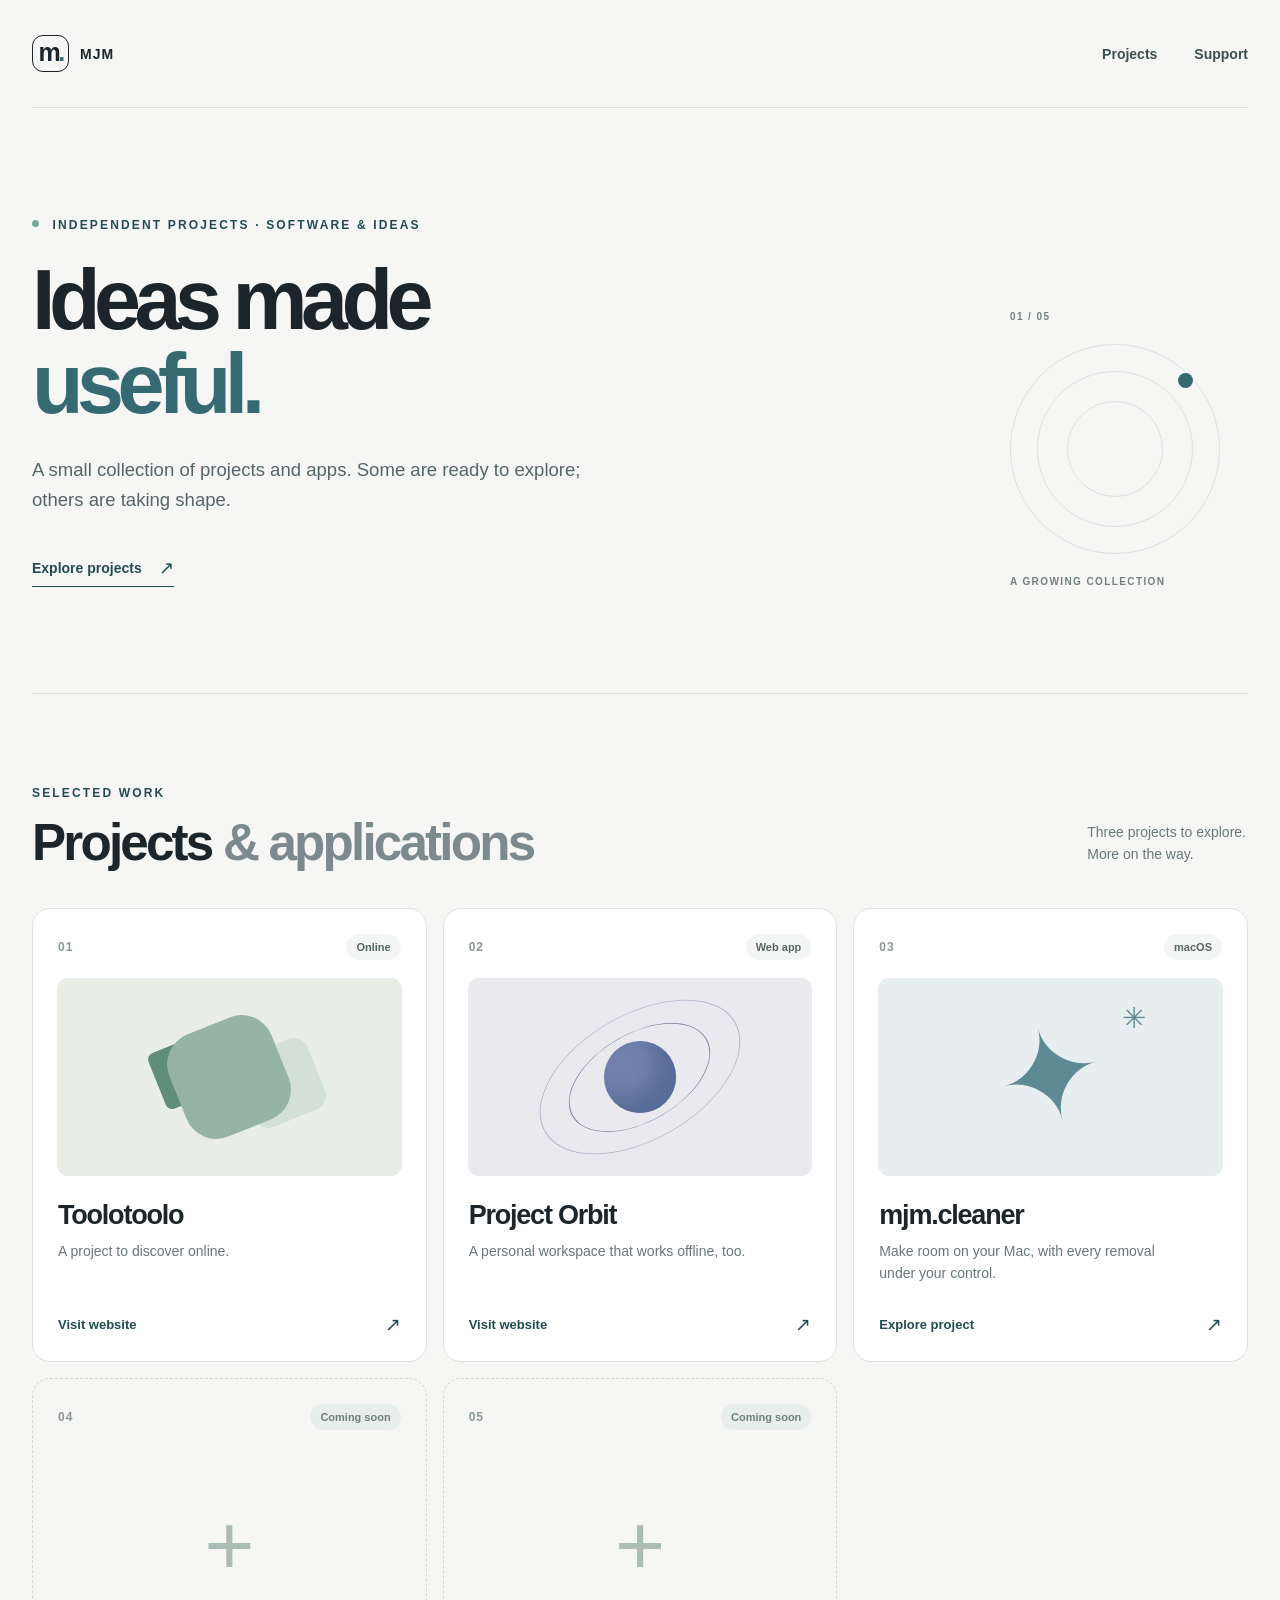
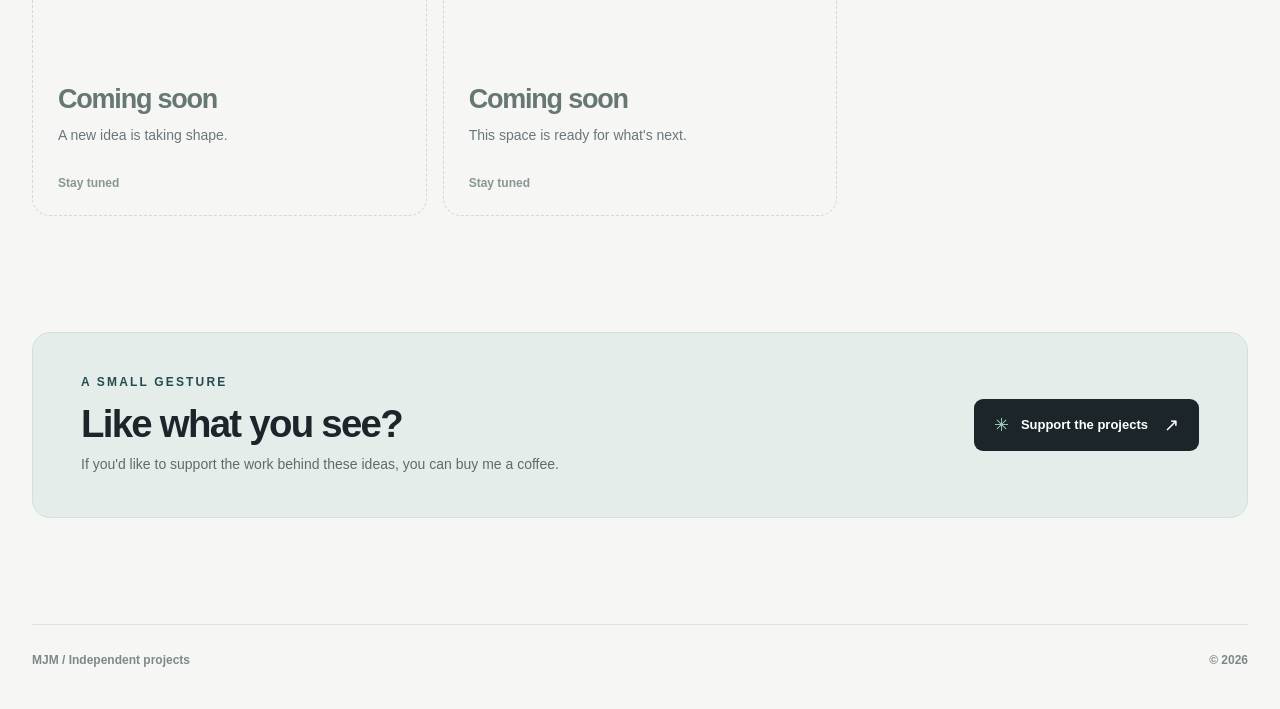
==== index.html @ 5a219ca9 "feat: switch showcase to English and document Pages release" ====
<!doctype html>
<html lang="en">
  <head>
    <meta charset="utf-8">
    <meta name="viewport" content="width=device-width, initial-scale=1">
    <meta name="theme-color" content="#f6f7f5">
    <meta name="description" content="A showcase of MJM projects and applications: Toolotoolo, Project Orbit, mjm.cleaner, and more ideas on the way.">
    <title>Projects and applications — MJM</title>
    <link rel="stylesheet" href="assets/site.css">
  </head>
  <body>
    <div class="page-shell">
      <header class="site-header">
        <a class="brand" href="index.html" aria-label="MJM, back to the top">
          <span class="brand-mark" aria-hidden="true">m<span>.</span></span>
          <span class="brand-name">MJM</span>
        </a>
        <nav class="site-nav" aria-label="Main navigation">
          <a href="#projects">Projects</a>
          <a href="#support">Support</a>
        </nav>
      </header>

      <main>
        <section class="hero" aria-labelledby="hero-title">
          <div class="hero-copy">
            <p class="eyebrow"><span class="status-dot" aria-hidden="true"></span> Independent projects · Software &amp; ideas</p>
            <h1 id="hero-title">Ideas made<br><em>useful.</em></h1>
            <p class="hero-description">A small collection of projects and apps. Some are ready to explore; others are taking shape.</p>
            <a class="text-link hero-link" href="#projects">Explore projects <span aria-hidden="true">↗</span></a>
          </div>
          <div class="hero-aside" aria-hidden="true">
            <span>01 / 05</span>
            <span class="hero-orbit"><span></span></span>
            <span>A GROWING COLLECTION</span>
          </div>
        </section>

        <section class="projects-section" id="projects" aria-labelledby="projects-title">
          <div class="section-heading">
            <div>
              <p class="eyebrow">Selected work</p>
              <h2 id="projects-title">Projects <span>&amp; applications</span></h2>
            </div>
            <p>Three projects to explore.<br>More on the way.</p>
          </div>

          <div class="project-grid">
            <article class="project-card project-card--toolotoolo">
              <div class="card-top"><span class="card-index">01</span><span class="card-category">Online</span></div>
              <div class="card-art card-art--toolotoolo" aria-hidden="true"><span class="toolotoolo-shape"></span></div>
              <div class="card-content">
                <h3>Toolotoolo</h3>
                <p>A project to discover online.</p>
                <a class="card-link" href="https://toolotoolo.com/" target="_blank" rel="noopener noreferrer" aria-label="Visit Toolotoolo, opens in a new tab">Visit website <span aria-hidden="true">↗</span></a>
              </div>
            </article>

            <article class="project-card project-card--orbit">
              <div class="card-top"><span class="card-index">02</span><span class="card-category">Web app</span></div>
              <div class="card-art card-art--orbit" aria-hidden="true"><span class="orbit-ring orbit-ring--outer"></span><span class="orbit-ring orbit-ring--inner"></span><span class="orbit-core"></span></div>
              <div class="card-content">
                <h3>Project Orbit</h3>
                <p>A personal workspace that works offline, too.</p>
                <a class="card-link" href="https://project-orb.it/" target="_blank" rel="noopener noreferrer" aria-label="Visit Project Orbit, opens in a new tab">Visit website <span aria-hidden="true">↗</span></a>
              </div>
            </article>

            <article class="project-card project-card--cleaner">
              <div class="card-top"><span class="card-index">03</span><span class="card-category">macOS</span></div>
              <div class="card-art card-art--cleaner" aria-hidden="true"><span class="cleaner-spark cleaner-spark--one">✦</span><span class="cleaner-spark cleaner-spark--two">✳</span></div>
              <div class="card-content">
                <h3>mjm.cleaner</h3>
                <p>Make room on your Mac, with every removal under your control.</p>
                <a class="card-link" href="projects/mjm-cleaner.html">Explore project <span aria-hidden="true">↗</span></a>
              </div>
            </article>

            <article class="project-card project-card--soon" aria-label="New project coming soon">
              <div class="card-top"><span class="card-index">04</span><span class="card-category">Coming soon</span></div>
              <div class="soon-mark" aria-hidden="true">+</div>
              <div class="card-content"><h3>Coming soon</h3><p>A new idea is taking shape.</p><span class="soon-label">Stay tuned</span></div>
            </article>

            <article class="project-card project-card--soon" aria-label="Another project coming soon">
              <div class="card-top"><span class="card-index">05</span><span class="card-category">Coming soon</span></div>
              <div class="soon-mark" aria-hidden="true">+</div>
              <div class="card-content"><h3>Coming soon</h3><p>This space is ready for what's next.</p><span class="soon-label">Stay tuned</span></div>
            </article>
          </div>
        </section>

        <section class="support" id="support" aria-labelledby="support-title">
          <div>
            <p class="eyebrow">A small gesture</p>
            <h2 id="support-title">Like what you see?</h2>
            <p>If you'd like to support the work behind these ideas, you can buy me a coffee.</p>
          </div>
          <a class="support-button" href="https://buymeacoffee.com/bugbrew" target="_blank" rel="noopener noreferrer" aria-label="Support the projects on Buy Me a Coffee, opens in a new tab"><span aria-hidden="true">✳</span> Support the projects <span aria-hidden="true">↗</span></a>
        </section>
      </main>

      <footer class="site-footer"><span>MJM / Independent projects</span><span>© 2026</span></footer>
    </div>
  </body>
</html>
---- assets/site.css ----
:root {
  color-scheme: light;
  --canvas: #f6f7f5;
  --surface: #fff;
  --ink: #1c252a;
  --muted: #69767b;
  --line: #dce2df;
  --accent: #356a72;
  --accent-dark: #224c52;
  --soft: #e5edeb;
  font-family: -apple-system, BlinkMacSystemFont, "Segoe UI", Inter, sans-serif;
  font-synthesis: none;
  text-rendering: optimizeLegibility;
  -webkit-font-smoothing: antialiased;
}

* { box-sizing: border-box; }
html { scroll-behavior: smooth; }
body { margin: 0; background: var(--canvas); color: var(--ink); }
a { color: inherit; }
a:focus-visible { outline: 3px solid var(--accent); outline-offset: 5px; border-radius: 3px; }
::selection { background: #d1e4dd; }

.page-shell { width: min(100% - 64px, 1248px); margin-inline: auto; }
.site-header { display: flex; align-items: center; justify-content: space-between; min-height: 108px; border-bottom: 1px solid var(--line); }
.brand { display: inline-flex; align-items: center; gap: 11px; text-decoration: none; font-size: 14px; font-weight: 780; letter-spacing: .07em; }
.brand-mark { display: flex; align-items: baseline; justify-content: center; width: 37px; height: 37px; padding-top: 4px; border: 1px solid var(--ink); border-radius: 11px; font-size: 25px; letter-spacing: -.1em; line-height: 1; }
.brand-mark span { color: var(--accent); }
.site-nav { display: flex; align-items: center; gap: 37px; }
.site-nav a { color: #3f4d50; font-size: 14px; font-weight: 600; text-decoration: none; transition: color .2s ease; }
.site-nav a:hover { color: var(--accent); }

.hero { display: grid; grid-template-columns: minmax(0, 1fr) 238px; gap: 70px; min-height: 560px; padding: 110px 0 106px; }
.hero-copy { max-width: 810px; }
.eyebrow { margin: 0; color: var(--accent-dark); font-size: 12px; font-weight: 780; letter-spacing: .18em; text-transform: uppercase; }
.status-dot { display: inline-block; width: 7px; height: 7px; margin: 0 8px 2px 0; border-radius: 50%; background: #78a79e; }
h1, h2, h3, p { margin-top: 0; }
.hero h1 { margin: 27px 0 29px; max-width: 870px; font-size: clamp(55px, 6.6vw, 98px); line-height: .99; letter-spacing: -.077em; font-weight: 680; }
.hero h1 em { font-style: normal; color: var(--accent); }
.hero-description { max-width: 555px; color: #56656a; font-size: clamp(17px, 1.45vw, 20px); line-height: 1.6; }
.text-link { display: inline-flex; align-items: center; gap: 17px; border-bottom: 1px solid currentColor; padding-bottom: 7px; color: var(--accent-dark); font-size: 14px; font-weight: 750; text-decoration: none; }
.text-link span { font-size: 18px; }
.hero-link { margin-top: 24px; }
.hero-aside { align-self: end; display: flex; flex-direction: column; gap: 22px; color: #728081; font-size: 10px; font-weight: 800; letter-spacing: .14em; }
.hero-orbit { position: relative; display: block; width: 210px; aspect-ratio: 1; border: 1px solid #d8e3e0; border-radius: 50%; }
.hero-orbit::before, .hero-orbit::after { content: ""; position: absolute; border: 1px solid #d8e3e0; border-radius: 50%; }
.hero-orbit::before { inset: 26px; }
.hero-orbit::after { inset: 56px; }
.hero-orbit span { position: absolute; top: 28px; right: 26px; width: 15px; height: 15px; border-radius: 50%; background: var(--accent); }

.projects-section { padding: 92px 0 116px; border-top: 1px solid var(--line); scroll-margin-top: 28px; }
.section-heading { display: flex; justify-content: space-between; align-items: end; gap: 30px; margin-bottom: 38px; }
.section-heading h2 { margin: 15px 0 0; font-size: clamp(37px, 4vw, 56px); line-height: 1.08; letter-spacing: -.055em; font-weight: 660; }
.section-heading h2 span { color: #7c8a8d; }
.section-heading > p { margin: 0 2px 5px 0; color: var(--muted); font-size: 14px; line-height: 1.6; }
.project-grid { display: grid; grid-template-columns: repeat(3, minmax(0, 1fr)); gap: 16px; }
.project-card { display: flex; flex-direction: column; min-width: 0; min-height: 438px; overflow: hidden; background: var(--surface); border: 1px solid var(--line); border-radius: 18px; transition: transform .25s ease, box-shadow .25s ease, border-color .25s ease; }
.project-card:not(.project-card--soon):hover { transform: translateY(-4px); box-shadow: 0 18px 36px #1b363c0a; border-color: #c9d7d3; }
.card-top { display: flex; align-items: center; justify-content: space-between; padding: 25px 25px 0; }
.card-index { color: #8b9898; font-size: 12px; font-weight: 700; letter-spacing: .08em; }
.card-category { padding: 7px 10px; border-radius: 100px; background: #f3f6f4; color: #536764; font-size: 11px; font-weight: 720; }
.card-art { position: relative; display: grid; place-items: center; min-height: 198px; margin: 18px 24px 0; overflow: hidden; border-radius: 11px; }
.card-art--toolotoolo { background: #e8eee6; }
.toolotoolo-shape { width: 110px; height: 110px; border-radius: 32px; background: #95b5a2; transform: rotate(-22deg); box-shadow: 46px 25px 0 -17px #d2e1d4, -39px -21px 0 -25px #5f8d79; }
.card-art--orbit { background: #e9e9ee; }
.orbit-ring { position: absolute; border: 1px solid #aeb5c7; border-radius: 50%; transform: rotate(-30deg) scaleY(.57); }
.orbit-ring--outer { width: 220px; height: 220px; }
.orbit-ring--inner { width: 155px; height: 155px; border-color: #717e9d; }
.orbit-core { width: 72px; height: 72px; border-radius: 50%; background: #7182ad; box-shadow: inset -18px -14px 22px #566b96; }
.card-art--cleaner { background: #e7eef0; }
.cleaner-spark { position: absolute; color: #5d8a95; line-height: 1; }
.cleaner-spark--one { font-size: 126px; transform: rotate(-15deg); }
.cleaner-spark--two { top: 26px; right: 77px; font-size: 29px; }
.card-content { display: flex; flex: 1; flex-direction: column; padding: 25px; }
.card-content h3 { margin: 0 0 10px; font-size: 27px; line-height: 1.1; font-weight: 680; letter-spacing: -.045em; }
.card-content p { margin: 0; max-width: 290px; color: var(--muted); font-size: 14px; line-height: 1.55; }
.card-link { display: inline-flex; align-items: center; justify-content: space-between; gap: 12px; align-self: stretch; margin-top: auto; padding-top: 28px; color: var(--accent-dark); font-size: 13px; font-weight: 760; text-decoration: none; }
.card-link span { font-size: 19px; transition: transform .2s ease; }
.card-link:hover span { transform: translate(2px, -2px); }
.project-card--soon { background: transparent; border-style: dashed; border-color: #cfd9d5; }
.project-card--soon .card-category { background: #e8eeeb; color: #6c807b; }
.soon-mark { display: grid; place-items: center; flex: 1; min-height: 185px; color: #acbdb6; font-size: 86px; font-weight: 220; line-height: 1; }
.project-card--soon .card-content { flex: 0 0 auto; }
.project-card--soon .card-content h3 { color: #677772; }
.soon-label { margin-top: 29px; color: #879792; font-size: 12px; font-weight: 700; }

.support { display: flex; align-items: center; justify-content: space-between; gap: 36px; margin: 0 0 106px; padding: 42px 48px; border: 1px solid #d4e0dc; border-radius: 18px; background: var(--soft); scroll-margin-top: 28px; }
.support h2 { margin: 13px 0 8px; font-size: clamp(28px, 3vw, 40px); line-height: 1.15; letter-spacing: -.045em; font-weight: 660; }
.support p:last-child { margin: 0; color: #5c6c6b; font-size: 14px; line-height: 1.55; }
.support-button { display: inline-flex; align-items: center; justify-content: center; gap: 12px; flex: 0 0 auto; min-height: 52px; padding: 0 20px; border-radius: 9px; background: var(--ink); color: #fff; font-size: 13px; font-weight: 730; text-decoration: none; transition: background .2s ease, transform .2s ease; }
.support-button:hover { background: var(--accent-dark); transform: translateY(-2px); }
.support-button span:first-child { font-size: 18px; color: #a8d5c7; }
.support-button span:last-child { font-size: 18px; margin-left: 4px; }
.site-footer { display: flex; justify-content: space-between; gap: 20px; padding: 28px 0 42px; border-top: 1px solid var(--line); color: #7d8988; font-size: 12px; font-weight: 600; }

.detail-hero { display: grid; grid-template-columns: minmax(0, 1fr) 340px; gap: 70px; align-items: center; padding: 90px 0 96px; }
.detail-hero h1 { margin: 22px 0 22px; font-size: clamp(59px, 7vw, 100px); line-height: 1; letter-spacing: -.075em; font-weight: 690; }
.detail-hero .hero-description { margin-bottom: 28px; }
.detail-actions { display: flex; flex-wrap: wrap; gap: 20px; align-items: center; }
.detail-art { position: relative; display: grid; place-items: center; height: 340px; border-radius: 22px; background: #e7eef0; overflow: hidden; }
.detail-art .cleaner-spark--one { font-size: 175px; }
.detail-art .cleaner-spark--two { top: 62px; right: 76px; font-size: 35px; }
.detail-section { padding: 64px 0 90px; border-top: 1px solid var(--line); }
.detail-section h2 { max-width: 650px; margin: 13px 0 36px; font-size: clamp(34px, 4vw, 52px); line-height: 1.1; letter-spacing: -.055em; }
.steps-grid { display: grid; grid-template-columns: repeat(3, minmax(0, 1fr)); gap: 16px; }
.step { padding: 28px; border: 1px solid var(--line); border-radius: 16px; background: var(--surface); }
.step-index { display: inline-block; margin-bottom: 42px; color: var(--accent); font-size: 12px; font-weight: 760; }
.step h3 { margin-bottom: 12px; font-size: 22px; letter-spacing: -.03em; }
.step p { margin-bottom: 0; color: var(--muted); font-size: 14px; line-height: 1.65; }
.detail-note { margin: 26px 0 0; color: var(--muted); font-size: 13px; line-height: 1.6; }

@media (max-width: 970px) {
  .hero { grid-template-columns: minmax(0, 1fr) 170px; gap: 30px; }
  .hero-orbit { width: 165px; }
  .project-grid { grid-template-columns: repeat(2, minmax(0, 1fr)); }
  .detail-hero { grid-template-columns: minmax(0, 1fr) 250px; gap: 28px; }
  .detail-art { height: 250px; }
  .steps-grid { grid-template-columns: repeat(2, minmax(0, 1fr)); }
}

@media (max-width: 640px) {
  .page-shell { width: min(100% - 36px, 500px); }
  .site-header { min-height: 76px; }
  .brand-name { display: none; }
  .site-nav { gap: 20px; }
  .site-nav a { font-size: 13px; }
  .hero { display: block; min-height: auto; padding: 78px 0 83px; }
  .hero h1 { font-size: clamp(50px, 12.3vw, 76px); }
  .hero-description { font-size: 17px; }
  .hero-aside { display: none; }
  .projects-section { padding: 70px 0 82px; }
  .section-heading { display: block; margin-bottom: 29px; }
  .section-heading > p { margin-top: 13px; }
  .section-heading > p br { display: none; }
  .project-grid { grid-template-columns: 1fr; gap: 14px; }
  .project-card { min-height: 410px; }
  .support { display: block; padding: 31px 25px; margin-bottom: 75px; }
  .support-button { margin-top: 25px; }
  .site-footer { padding-bottom: 30px; }
  .detail-hero { display: block; padding: 70px 0 78px; }
  .detail-art { height: 245px; margin-top: 42px; }
  .detail-section { padding: 60px 0 72px; }
  .steps-grid { grid-template-columns: 1fr; }
  .step-index { margin-bottom: 30px; }
}

@media (prefers-reduced-motion: reduce) {
  html { scroll-behavior: auto; }
  *, *::before, *::after { transition-duration: .01ms !important; animation-duration: .01ms !important; }
}
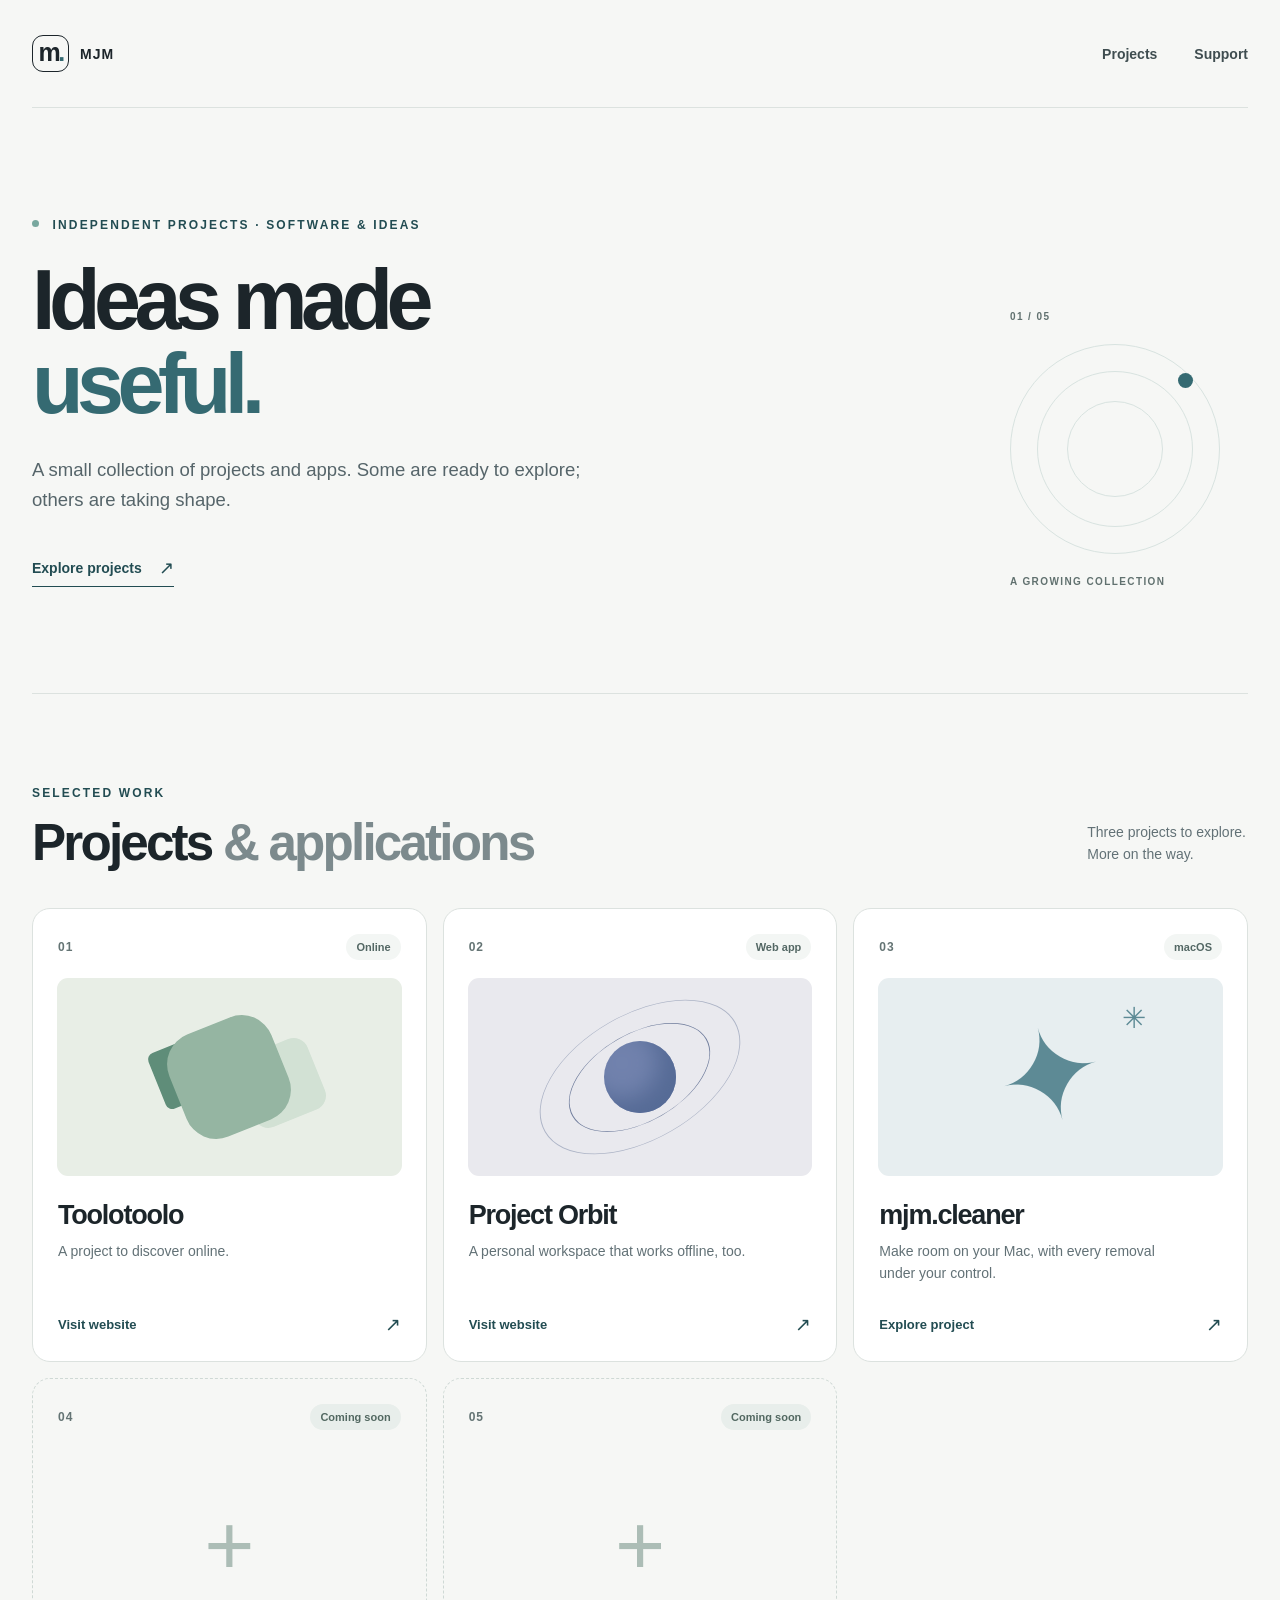
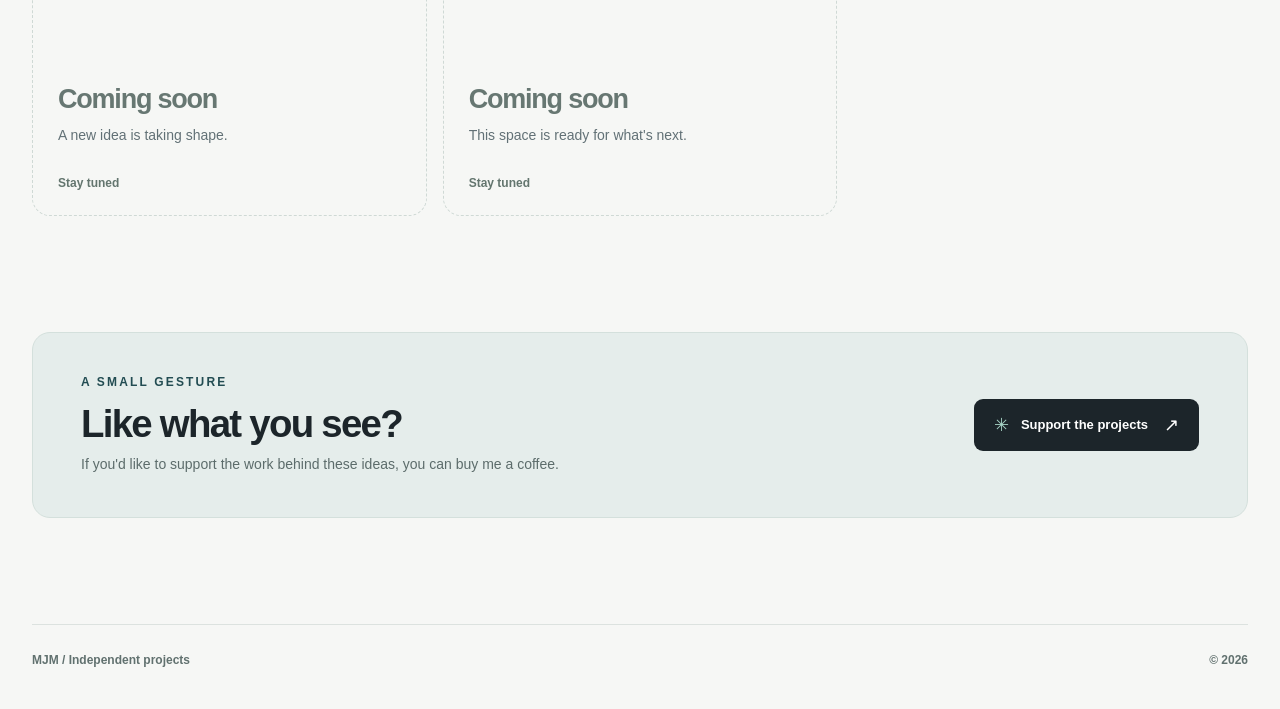
==== commit 949f0600: "fix: improve link names and text contrast" ====
--- a/index.html
+++ b/index.html
@@ -52,7 +52,7 @@
               <div class="card-content">
                 <h3>Toolotoolo</h3>
                 <p>A project to discover online.</p>
-                <a class="card-link" href="https://toolotoolo.com/" target="_blank" rel="noopener noreferrer" aria-label="Visit Toolotoolo, opens in a new tab">Visit website <span aria-hidden="true">↗</span></a>
+                <a class="card-link" href="https://toolotoolo.com/" target="_blank" rel="noopener noreferrer" aria-label="Visit website: Toolotoolo, opens in a new tab">Visit website <span aria-hidden="true">↗</span></a>
               </div>
             </article>
 
@@ -62,7 +62,7 @@
               <div class="card-content">
                 <h3>Project Orbit</h3>
                 <p>A personal workspace that works offline, too.</p>
-                <a class="card-link" href="https://project-orb.it/" target="_blank" rel="noopener noreferrer" aria-label="Visit Project Orbit, opens in a new tab">Visit website <span aria-hidden="true">↗</span></a>
+                <a class="card-link" href="https://project-orb.it/" target="_blank" rel="noopener noreferrer" aria-label="Visit website: Project Orbit, opens in a new tab">Visit website <span aria-hidden="true">↗</span></a>
               </div>
             </article>
 
--- a/assets/site.css
+++ b/assets/site.css
@@ -3,7 +3,7 @@
   --canvas: #f6f7f5;
   --surface: #fff;
   --ink: #1c252a;
-  --muted: #69767b;
+  --muted: #627176;
   --line: #dce2df;
   --accent: #356a72;
   --accent-dark: #224c52;
@@ -41,7 +41,7 @@
 .text-link { display: inline-flex; align-items: center; gap: 17px; border-bottom: 1px solid currentColor; padding-bottom: 7px; color: var(--accent-dark); font-size: 14px; font-weight: 750; text-decoration: none; }
 .text-link span { font-size: 18px; }
 .hero-link { margin-top: 24px; }
-.hero-aside { align-self: end; display: flex; flex-direction: column; gap: 22px; color: #728081; font-size: 10px; font-weight: 800; letter-spacing: .14em; }
+.hero-aside { align-self: end; display: flex; flex-direction: column; gap: 22px; color: #61716f; font-size: 10px; font-weight: 800; letter-spacing: .14em; }
 .hero-orbit { position: relative; display: block; width: 210px; aspect-ratio: 1; border: 1px solid #d8e3e0; border-radius: 50%; }
 .hero-orbit::before, .hero-orbit::after { content: ""; position: absolute; border: 1px solid #d8e3e0; border-radius: 50%; }
 .hero-orbit::before { inset: 26px; }
@@ -57,7 +57,7 @@
 .project-card { display: flex; flex-direction: column; min-width: 0; min-height: 438px; overflow: hidden; background: var(--surface); border: 1px solid var(--line); border-radius: 18px; transition: transform .25s ease, box-shadow .25s ease, border-color .25s ease; }
 .project-card:not(.project-card--soon):hover { transform: translateY(-4px); box-shadow: 0 18px 36px #1b363c0a; border-color: #c9d7d3; }
 .card-top { display: flex; align-items: center; justify-content: space-between; padding: 25px 25px 0; }
-.card-index { color: #8b9898; font-size: 12px; font-weight: 700; letter-spacing: .08em; }
+.card-index { color: #647474; font-size: 12px; font-weight: 700; letter-spacing: .08em; }
 .card-category { padding: 7px 10px; border-radius: 100px; background: #f3f6f4; color: #536764; font-size: 11px; font-weight: 720; }
 .card-art { position: relative; display: grid; place-items: center; min-height: 198px; margin: 18px 24px 0; overflow: hidden; border-radius: 11px; }
 .card-art--toolotoolo { background: #e8eee6; }
@@ -78,11 +78,11 @@
 .card-link span { font-size: 19px; transition: transform .2s ease; }
 .card-link:hover span { transform: translate(2px, -2px); }
 .project-card--soon { background: transparent; border-style: dashed; border-color: #cfd9d5; }
-.project-card--soon .card-category { background: #e8eeeb; color: #6c807b; }
+.project-card--soon .card-category { background: #e8eeeb; color: #526861; }
 .soon-mark { display: grid; place-items: center; flex: 1; min-height: 185px; color: #acbdb6; font-size: 86px; font-weight: 220; line-height: 1; }
 .project-card--soon .card-content { flex: 0 0 auto; }
 .project-card--soon .card-content h3 { color: #677772; }
-.soon-label { margin-top: 29px; color: #879792; font-size: 12px; font-weight: 700; }
+.soon-label { margin-top: 29px; color: #63756e; font-size: 12px; font-weight: 700; }
 
 .support { display: flex; align-items: center; justify-content: space-between; gap: 36px; margin: 0 0 106px; padding: 42px 48px; border: 1px solid #d4e0dc; border-radius: 18px; background: var(--soft); scroll-margin-top: 28px; }
 .support h2 { margin: 13px 0 8px; font-size: clamp(28px, 3vw, 40px); line-height: 1.15; letter-spacing: -.045em; font-weight: 660; }
@@ -91,7 +91,7 @@
 .support-button:hover { background: var(--accent-dark); transform: translateY(-2px); }
 .support-button span:first-child { font-size: 18px; color: #a8d5c7; }
 .support-button span:last-child { font-size: 18px; margin-left: 4px; }
-.site-footer { display: flex; justify-content: space-between; gap: 20px; padding: 28px 0 42px; border-top: 1px solid var(--line); color: #7d8988; font-size: 12px; font-weight: 600; }
+.site-footer { display: flex; justify-content: space-between; gap: 20px; padding: 28px 0 42px; border-top: 1px solid var(--line); color: #61716f; font-size: 12px; font-weight: 600; }
 
 .detail-hero { display: grid; grid-template-columns: minmax(0, 1fr) 340px; gap: 70px; align-items: center; padding: 90px 0 96px; }
 .detail-hero h1 { margin: 22px 0 22px; font-size: clamp(59px, 7vw, 100px); line-height: 1; letter-spacing: -.075em; font-weight: 690; }
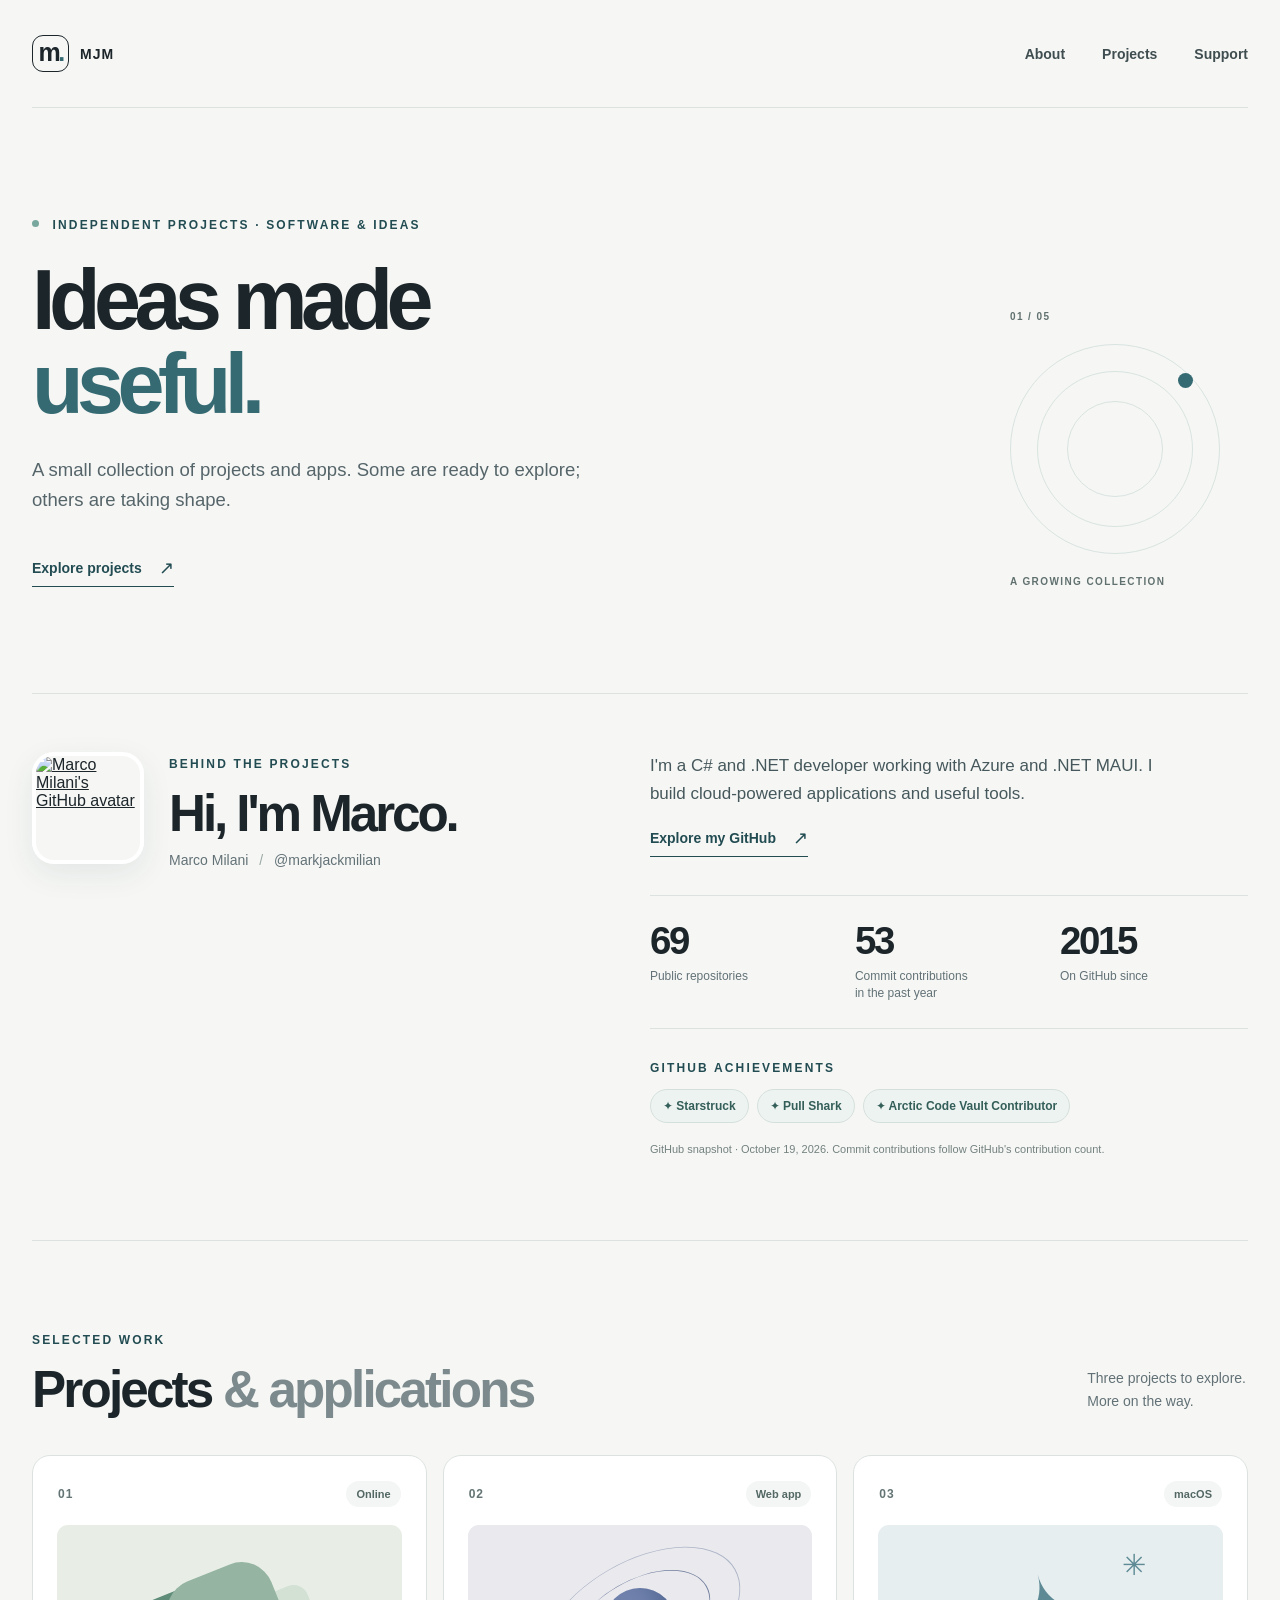
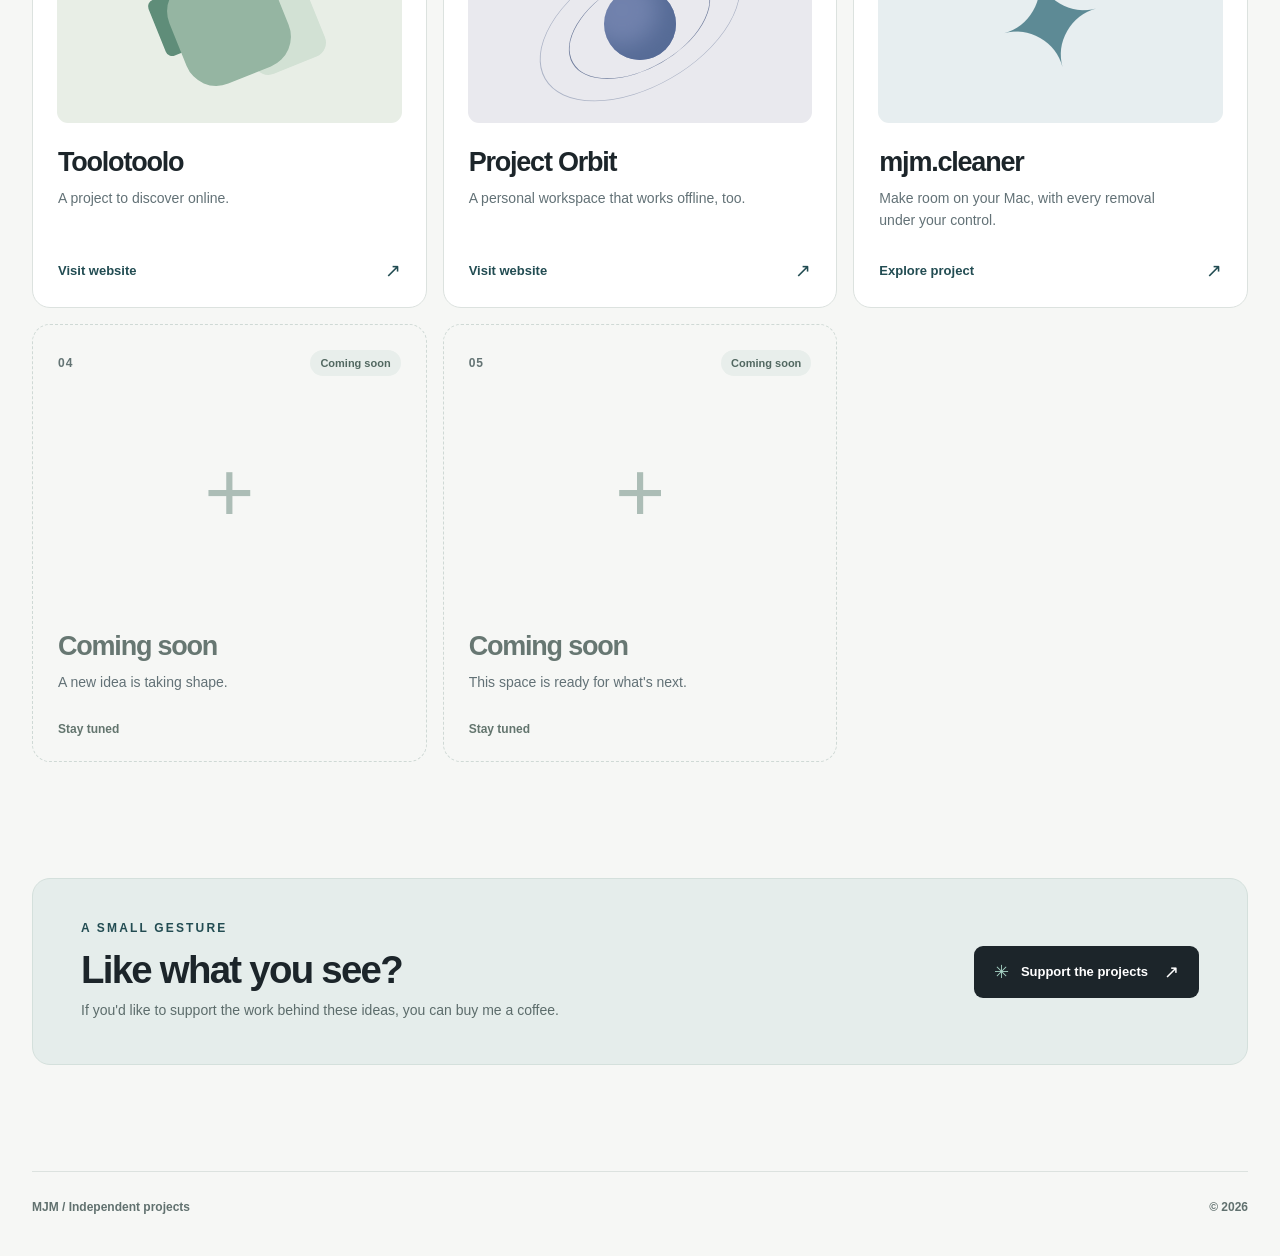
==== commit 697c11ce: "feat: add GitHub profile and achievements" ====
--- a/index.html
+++ b/index.html
@@ -4,7 +4,7 @@
     <meta charset="utf-8">
     <meta name="viewport" content="width=device-width, initial-scale=1">
     <meta name="theme-color" content="#f6f7f5">
-    <meta name="description" content="A showcase of MJM projects and applications: Toolotoolo, Project Orbit, mjm.cleaner, and more ideas on the way.">
+    <meta name="description" content="Projects and applications by Marco Milani: Toolotoolo, Project Orbit, mjm.cleaner, and more ideas on the way.">
     <title>Projects and applications — MJM</title>
     <link rel="stylesheet" href="assets/site.css">
   </head>
@@ -16,6 +16,7 @@
           <span class="brand-name">MJM</span>
         </a>
         <nav class="site-nav" aria-label="Main navigation">
+          <a href="#about">About</a>
           <a href="#projects">Projects</a>
           <a href="#support">Support</a>
         </nav>
@@ -33,6 +34,37 @@
             <span>01 / 05</span>
             <span class="hero-orbit"><span></span></span>
             <span>A GROWING COLLECTION</span>
+          </div>
+        </section>
+
+        <section class="about-section" id="about" aria-labelledby="about-title">
+          <div class="about-intro">
+            <a class="about-avatar-link" href="https://github.com/markjackmilian" target="_blank" rel="noopener noreferrer" aria-label="View Marco Milani's GitHub profile, opens in a new tab">
+              <img class="about-avatar" src="https://avatars.githubusercontent.com/u/13198510?v=4" width="112" height="112" alt="Marco Milani's GitHub avatar" loading="lazy" decoding="async">
+            </a>
+            <div>
+              <p class="eyebrow">Behind the projects</p>
+              <h2 id="about-title">Hi, I'm Marco.</h2>
+              <p class="about-handle">Marco Milani <span aria-hidden="true">/</span> @markjackmilian</p>
+            </div>
+          </div>
+          <div class="about-content">
+            <p class="about-description">I'm a C# and .NET developer working with Azure and .NET MAUI. I build cloud-powered applications and useful tools.</p>
+            <a class="text-link" href="https://github.com/markjackmilian" target="_blank" rel="noopener noreferrer" aria-label="Explore Marco's GitHub profile, opens in a new tab">Explore my GitHub <span aria-hidden="true">↗</span></a>
+            <div class="github-stats" aria-label="GitHub statistics as of October 19, 2026">
+              <div class="github-stat"><strong>69</strong><span>Public repositories</span></div>
+              <div class="github-stat"><strong>53</strong><span>Commit contributions<br>in the past year</span></div>
+              <div class="github-stat"><strong>2015</strong><span>On GitHub since</span></div>
+            </div>
+            <div class="github-achievements">
+              <p class="eyebrow">GitHub achievements</p>
+              <ul aria-label="GitHub achievements">
+                <li>✦ Starstruck</li>
+                <li>✦ Pull Shark</li>
+                <li>✦ Arctic Code Vault Contributor</li>
+              </ul>
+            </div>
+            <p class="stats-note">GitHub snapshot · October 19, 2026. Commit contributions follow GitHub's contribution count.</p>
           </div>
         </section>
 
--- a/assets/site.css
+++ b/assets/site.css
@@ -47,6 +47,24 @@
 .hero-orbit::before { inset: 26px; }
 .hero-orbit::after { inset: 56px; }
 .hero-orbit span { position: absolute; top: 28px; right: 26px; width: 15px; height: 15px; border-radius: 50%; background: var(--accent); }
+
+.about-section { display: grid; grid-template-columns: minmax(0, .95fr) minmax(0, 1.05fr); gap: clamp(36px, 6vw, 88px); padding: 58px 0 82px; border-top: 1px solid var(--line); scroll-margin-top: 28px; }
+.about-intro { display: flex; align-items: flex-start; gap: 25px; }
+.about-avatar-link { display: block; flex: 0 0 auto; border-radius: 22px; }
+.about-avatar { display: block; width: 112px; height: 112px; border: 4px solid var(--surface); border-radius: 22px; object-fit: cover; box-shadow: 0 10px 30px #1b363c16; }
+.about-intro .eyebrow { margin: 5px 0 17px; }
+.about-intro h2 { margin: 0 0 8px; font-size: clamp(36px, 4vw, 54px); line-height: 1.03; letter-spacing: -.06em; font-weight: 670; }
+.about-handle { margin: 0; color: var(--muted); font-size: 14px; line-height: 1.6; }
+.about-handle span { margin: 0 7px; color: #9aa8a5; }
+.about-description { max-width: 530px; margin: 0 0 20px; color: #46585c; font-size: 17px; line-height: 1.62; }
+.github-stats { display: grid; grid-template-columns: repeat(3, minmax(0, 1fr)); gap: 17px; margin: 38px 0 32px; padding: 26px 0; border-top: 1px solid var(--line); border-bottom: 1px solid var(--line); }
+.github-stat { display: flex; flex-direction: column; gap: 7px; }
+.github-stat strong { font-size: clamp(29px, 3vw, 39px); line-height: 1; font-weight: 650; letter-spacing: -.06em; }
+.github-stat span { color: var(--muted); font-size: 12px; line-height: 1.45; }
+.github-achievements .eyebrow { margin-bottom: 14px; }
+.github-achievements ul { display: flex; flex-wrap: wrap; gap: 8px; margin: 0; padding: 0; list-style: none; }
+.github-achievements li { padding: 9px 12px; border: 1px solid #d5e0dc; border-radius: 100px; background: #edf3f0; color: #345e59; font-size: 12px; font-weight: 680; }
+.stats-note { margin: 18px 0 0; color: #73817f; font-size: 11px; line-height: 1.5; }
 
 .projects-section { padding: 92px 0 116px; border-top: 1px solid var(--line); scroll-margin-top: 28px; }
 .section-heading { display: flex; justify-content: space-between; align-items: end; gap: 30px; margin-bottom: 38px; }
@@ -112,6 +130,7 @@
 @media (max-width: 970px) {
   .hero { grid-template-columns: minmax(0, 1fr) 170px; gap: 30px; }
   .hero-orbit { width: 165px; }
+  .about-section { grid-template-columns: 1fr; gap: 33px; }
   .project-grid { grid-template-columns: repeat(2, minmax(0, 1fr)); }
   .detail-hero { grid-template-columns: minmax(0, 1fr) 250px; gap: 28px; }
   .detail-art { height: 250px; }
@@ -128,6 +147,16 @@
   .hero h1 { font-size: clamp(50px, 12.3vw, 76px); }
   .hero-description { font-size: 17px; }
   .hero-aside { display: none; }
+  .about-section { padding: 48px 0 65px; gap: 28px; }
+  .about-intro { align-items: center; gap: 17px; }
+  .about-avatar { width: 78px; height: 78px; border-radius: 17px; }
+  .about-intro .eyebrow { margin: 0 0 10px; }
+  .about-intro h2 { font-size: clamp(31px, 8vw, 44px); }
+  .about-handle { font-size: 12px; }
+  .about-description { font-size: 16px; }
+  .github-stats { gap: 10px; margin: 31px 0 26px; }
+  .github-stat strong { font-size: clamp(27px, 7vw, 36px); }
+  .github-stat span { font-size: 11px; }
   .projects-section { padding: 70px 0 82px; }
   .section-heading { display: block; margin-bottom: 29px; }
   .section-heading > p { margin-top: 13px; }
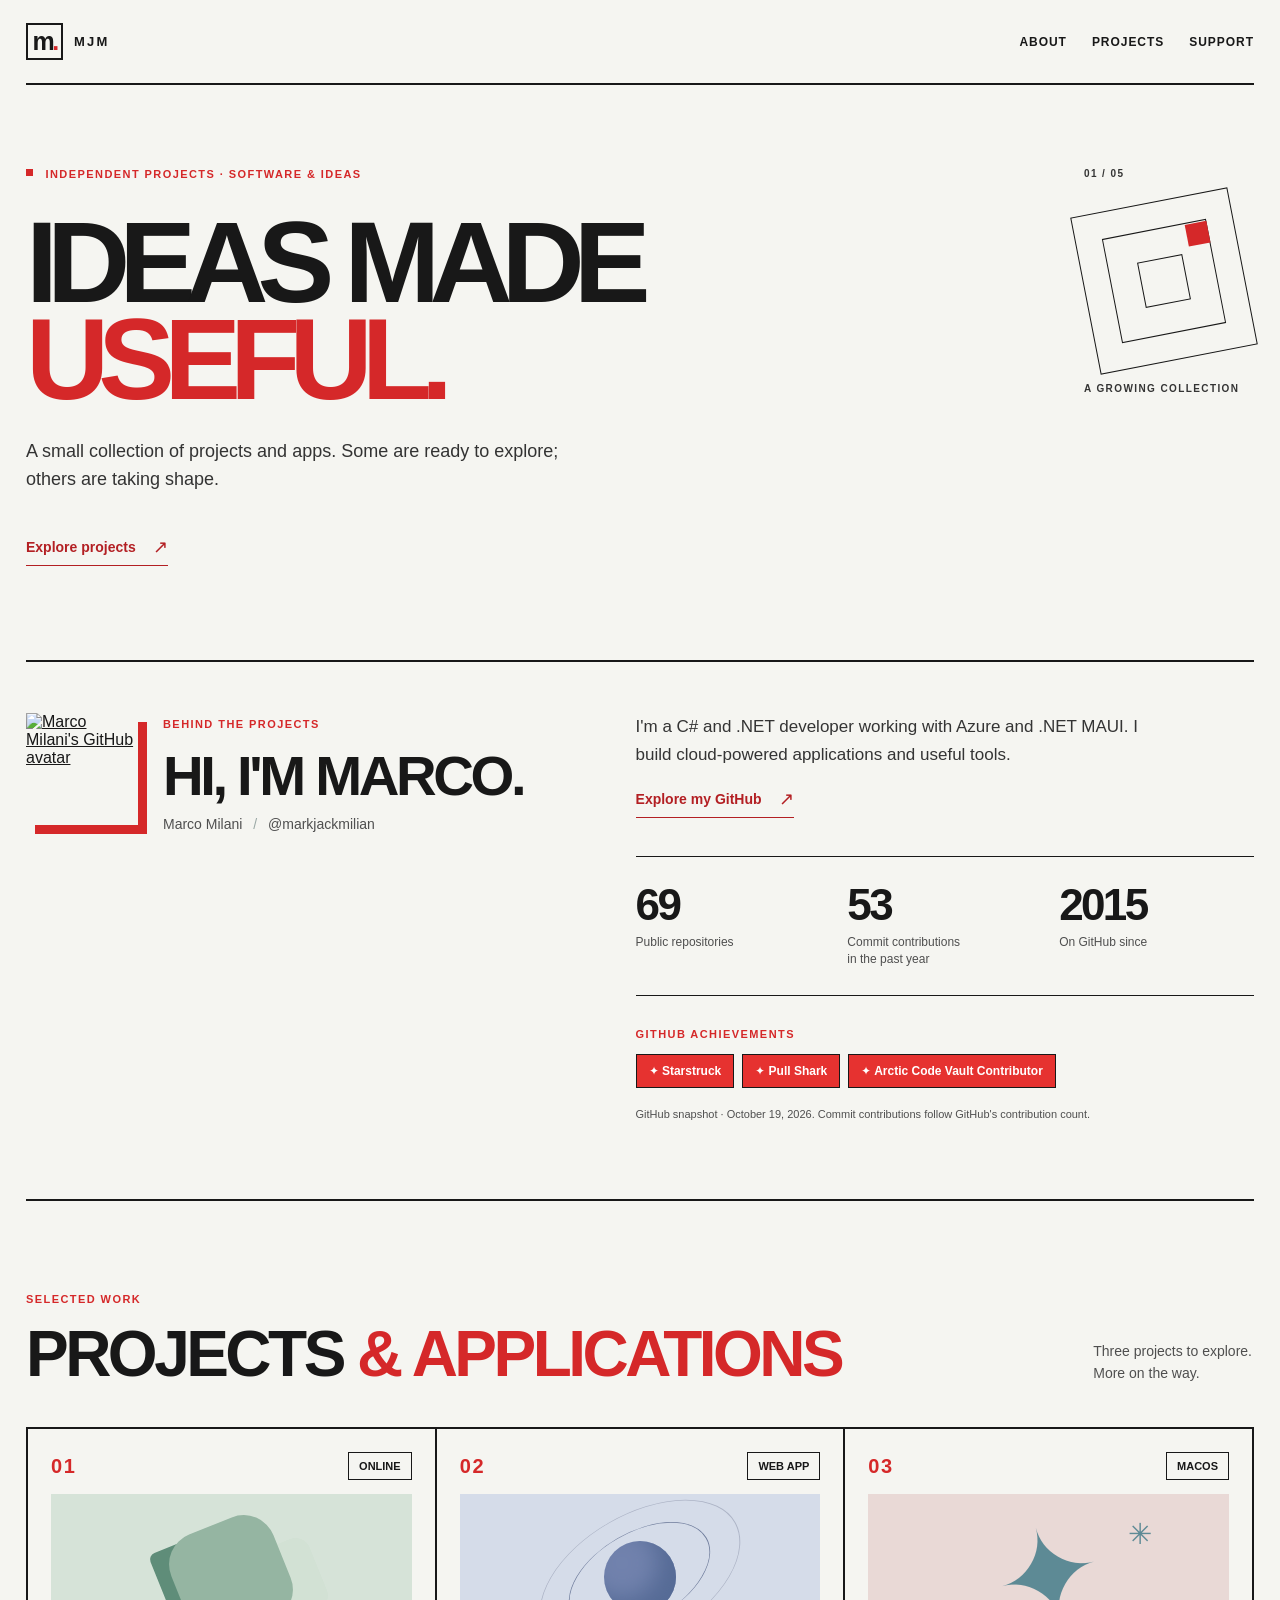
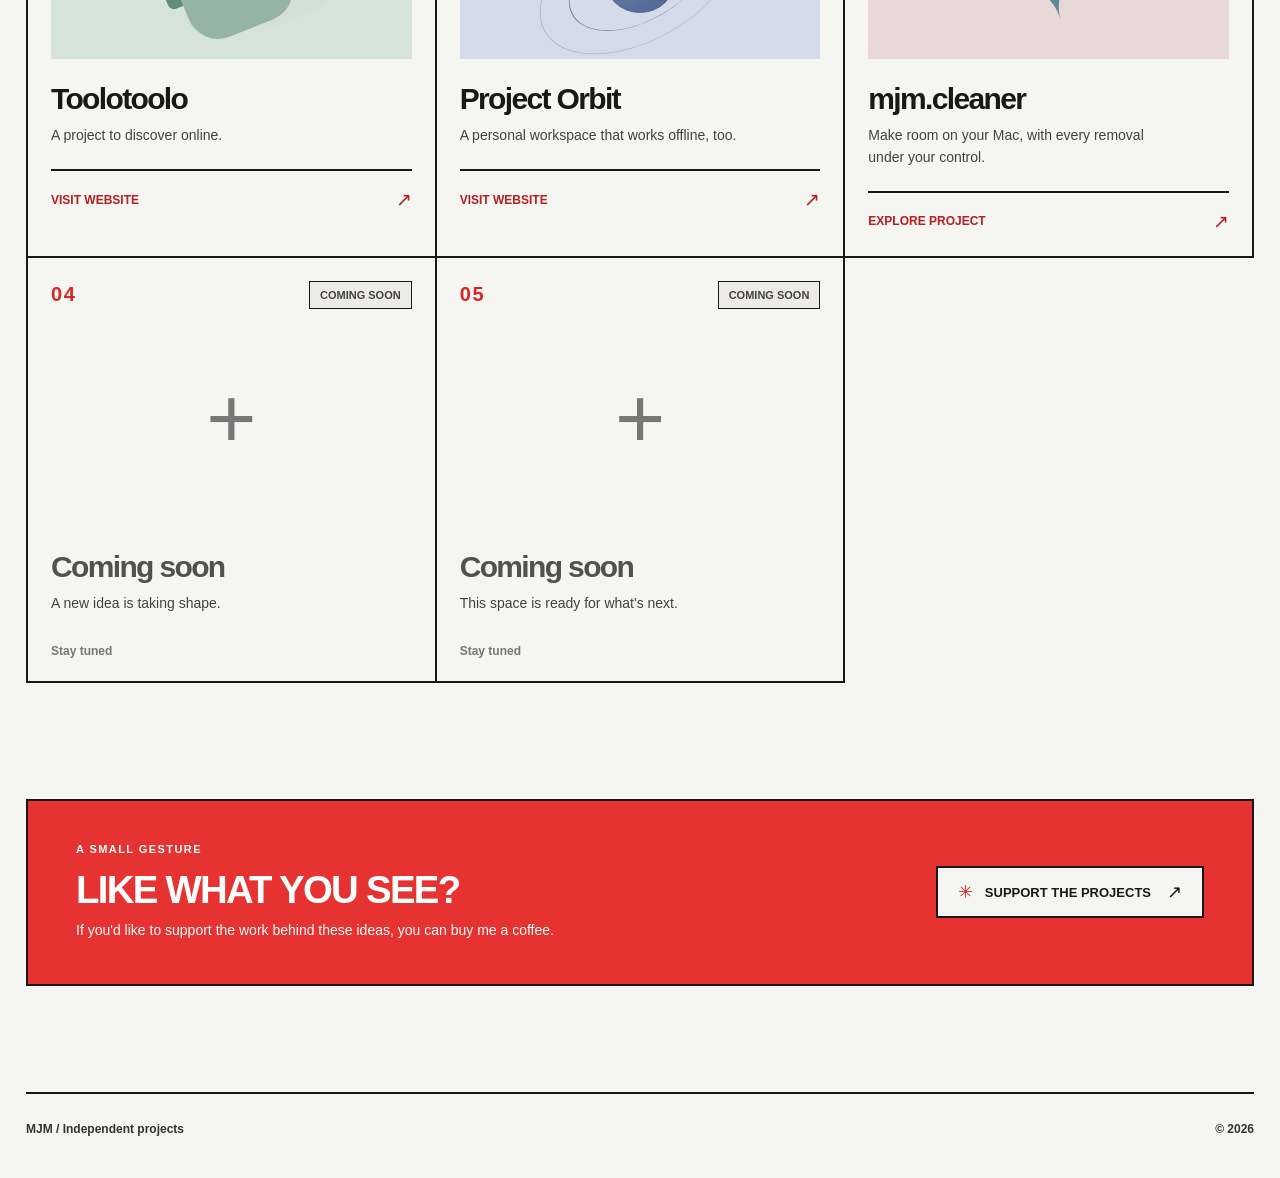
==== commit cc3209ee: "feat: apply Swiss visual style" ====
--- a/index.html
+++ b/index.html
@@ -3,10 +3,11 @@
   <head>
     <meta charset="utf-8">
     <meta name="viewport" content="width=device-width, initial-scale=1">
-    <meta name="theme-color" content="#f6f7f5">
+    <meta name="theme-color" content="#f5f5f1">
     <meta name="description" content="Projects and applications by Marco Milani: Toolotoolo, Project Orbit, mjm.cleaner, and more ideas on the way.">
     <title>Projects and applications — MJM</title>
-    <link rel="stylesheet" href="assets/site.css">
+    <link rel="stylesheet" href="assets/site.css?v=2">
+    <link rel="stylesheet" href="assets/site-swiss.css?v=2">
   </head>
   <body>
     <div class="page-shell">
@@ -94,7 +95,7 @@
               <div class="card-content">
                 <h3>Project Orbit</h3>
                 <p>A personal workspace that works offline, too.</p>
-                <a class="card-link" href="https://project-orb.it/" target="_blank" rel="noopener noreferrer" aria-label="Visit website: Project Orbit, opens in a new tab">Visit website <span aria-hidden="true">↗</span></a>
+                <a class="card-link" href="https://www.project-orb.it/" target="_blank" rel="noopener noreferrer" aria-label="Visit website: Project Orbit, opens in a new tab">Visit website <span aria-hidden="true">↗</span></a>
               </div>
             </article>
 
--- a/assets/site-swiss.css
+++ b/assets/site-swiss.css
@@ -0,0 +1,76 @@
+:root { --canvas: #f5f5f1; --surface: #f5f5f1; --ink: #181818; --muted: #515151; --line: #1c1c1c; --accent: #d52829; --accent-dark: #b31f23; --soft: #e63230; font-family: Arial, Helvetica, sans-serif; }
+body { background: #f5f5f1; color: #181818; }
+::selection { background: #e63230; color: #fff; }
+.page-shell { width: min(100% - 52px, 1440px); }
+.site-header { min-height: 85px; border-bottom: 2px solid #181818; }
+.brand { font-size: 13px; letter-spacing: .17em; }
+.brand-mark { border: 2px solid #181818; border-radius: 0; font-weight: 800; }
+.brand-mark span { color: #d52829; }
+.site-nav { gap: 25px; }
+.site-nav a { color: #181818; font-size: 12px; font-weight: 800; text-transform: uppercase; letter-spacing: .08em; }
+.site-nav a:hover { color: #d52829; }
+.eyebrow { color: #d52829; font-size: 11px; letter-spacing: .13em; }
+.status-dot { border-radius: 0; background: #d52829; }
+.hero { grid-template-columns: 1fr 170px; min-height: 575px; padding: 83px 0 91px; }
+.hero h1 { max-width: 1040px; margin: 34px 0 29px; font-family: Arial, Helvetica, sans-serif; font-size: clamp(76px, 9vw, 134px); font-weight: 900; line-height: .84; letter-spacing: -.095em; text-transform: uppercase; }
+.hero h1 em { color: #d52829; }
+.hero-description { color: #333; font-size: 18px; }
+.hero-aside { align-self: start; color: #343434; font-size: 10px; }
+.hero-orbit { width: 160px; border-color: #181818; border-radius: 0; transform: rotate(-11deg); }
+.hero-orbit::before, .hero-orbit::after { border-color: #181818; border-radius: 0; }
+.hero-orbit span { width: 22px; height: 22px; border-radius: 0; background: #d52829; }
+.text-link, .card-link { color: #b31f23; }
+.about-section, .projects-section, .site-footer { border-top: 2px solid #181818; }
+.about-section { gap: 50px; padding: 51px 0 77px; }
+.about-avatar { border: 0; border-radius: 0; box-shadow: 9px 9px 0 #d52829; }
+.about-intro h2, .section-heading h2 { font-weight: 900; text-transform: uppercase; }
+.about-intro h2 { font-size: clamp(35px, 4.4vw, 60px); }
+.about-description { color: #343434; font-weight: 500; }
+.about-handle, .github-stat span, .stats-note, .section-heading > p { color: #4f4f4f; }
+.github-stats { border-color: #181818; }
+.github-stat strong { font-size: 44px; font-weight: 900; }
+.github-achievements li { border: 1px solid #181818; border-radius: 0; background: #e63230; color: #fff; font-weight: 800; }
+.section-heading h2 { font-size: clamp(40px, 5vw, 69px); }
+.section-heading h2 span { color: #d52829; }
+.project-grid { gap: 0; border-left: 2px solid #181818; border-top: 2px solid #181818; }
+.project-card { min-height: 425px; border: 0; border-right: 2px solid #181818; border-bottom: 2px solid #181818; border-radius: 0; background: #f5f5f1; }
+.project-card:not(.project-card--soon):hover { transform: none; box-shadow: inset 0 0 0 7px #d52829; border-color: #181818; }
+.card-top { padding: 23px 23px 0; }
+.card-index { color: #d52829; font-size: 20px; font-weight: 900; }
+.card-category { border: 1px solid #181818; border-radius: 0; background: transparent; color: #181818; font-weight: 800; text-transform: uppercase; }
+.card-art { margin: 14px 23px 0; min-height: 165px; border-radius: 0; }
+.card-art--toolotoolo { background: #d6e3d8; }
+.card-art--orbit { background: #d5dce9; }
+.card-art--cleaner { background: #e9d9d6; }
+.card-content { padding: 23px; }
+.card-content h3 { font-size: 30px; font-weight: 900; letter-spacing: -.055em; }
+.card-content p { color: #424242; }
+.card-link { border-top: 2px solid #181818; margin-top: 22px; padding-top: 17px; font-size: 12px; font-weight: 900; text-transform: uppercase; }
+.project-card--soon { border-style: solid; }
+.project-card--soon .card-category { background: #ecebe5; color: #414141; }
+.project-card--soon .card-content h3 { color: #515151; }
+.soon-mark, .soon-label { color: #777; }
+.support { border: 2px solid #181818; border-radius: 0; background: #e63230; color: #fff; }
+.support .eyebrow, .support p:last-child { color: #fff; }
+.support h2 { font-weight: 900; text-transform: uppercase; }
+.support-button { border: 2px solid #181818; border-radius: 0; background: #f5f5f1; color: #181818; font-weight: 900; text-transform: uppercase; }
+.support-button:hover { background: #181818; color: #fff; }
+.support-button span:first-child { color: #d52829; }
+.site-footer { color: #333; }
+.detail-art, .step { border-radius: 0; }
+.detail-art { background: #e9d9d6; }
+.detail-art .cleaner-spark { color: #bb4540; }
+@media (max-width: 970px) { .about-section { grid-template-columns: 1fr; } }
+@media (max-width: 640px) {
+  .page-shell { width: min(100% - 32px, 500px); }
+  .site-header { min-height: 73px; }
+  .site-nav { gap: 15px; }
+  .site-nav a { font-size: 10px; letter-spacing: .02em; }
+  .hero { display: block; min-height: 0; padding: 78px 0 80px; }
+  .hero h1 { font-size: clamp(55px, 13vw, 80px); }
+  .about-section { padding: 52px 0 69px; }
+  .about-intro h2 { font-size: 38px; }
+  .section-heading h2 { font-size: 43px; }
+  .project-grid { grid-template-columns: 1fr; }
+  .project-card { min-height: 380px; }
+}
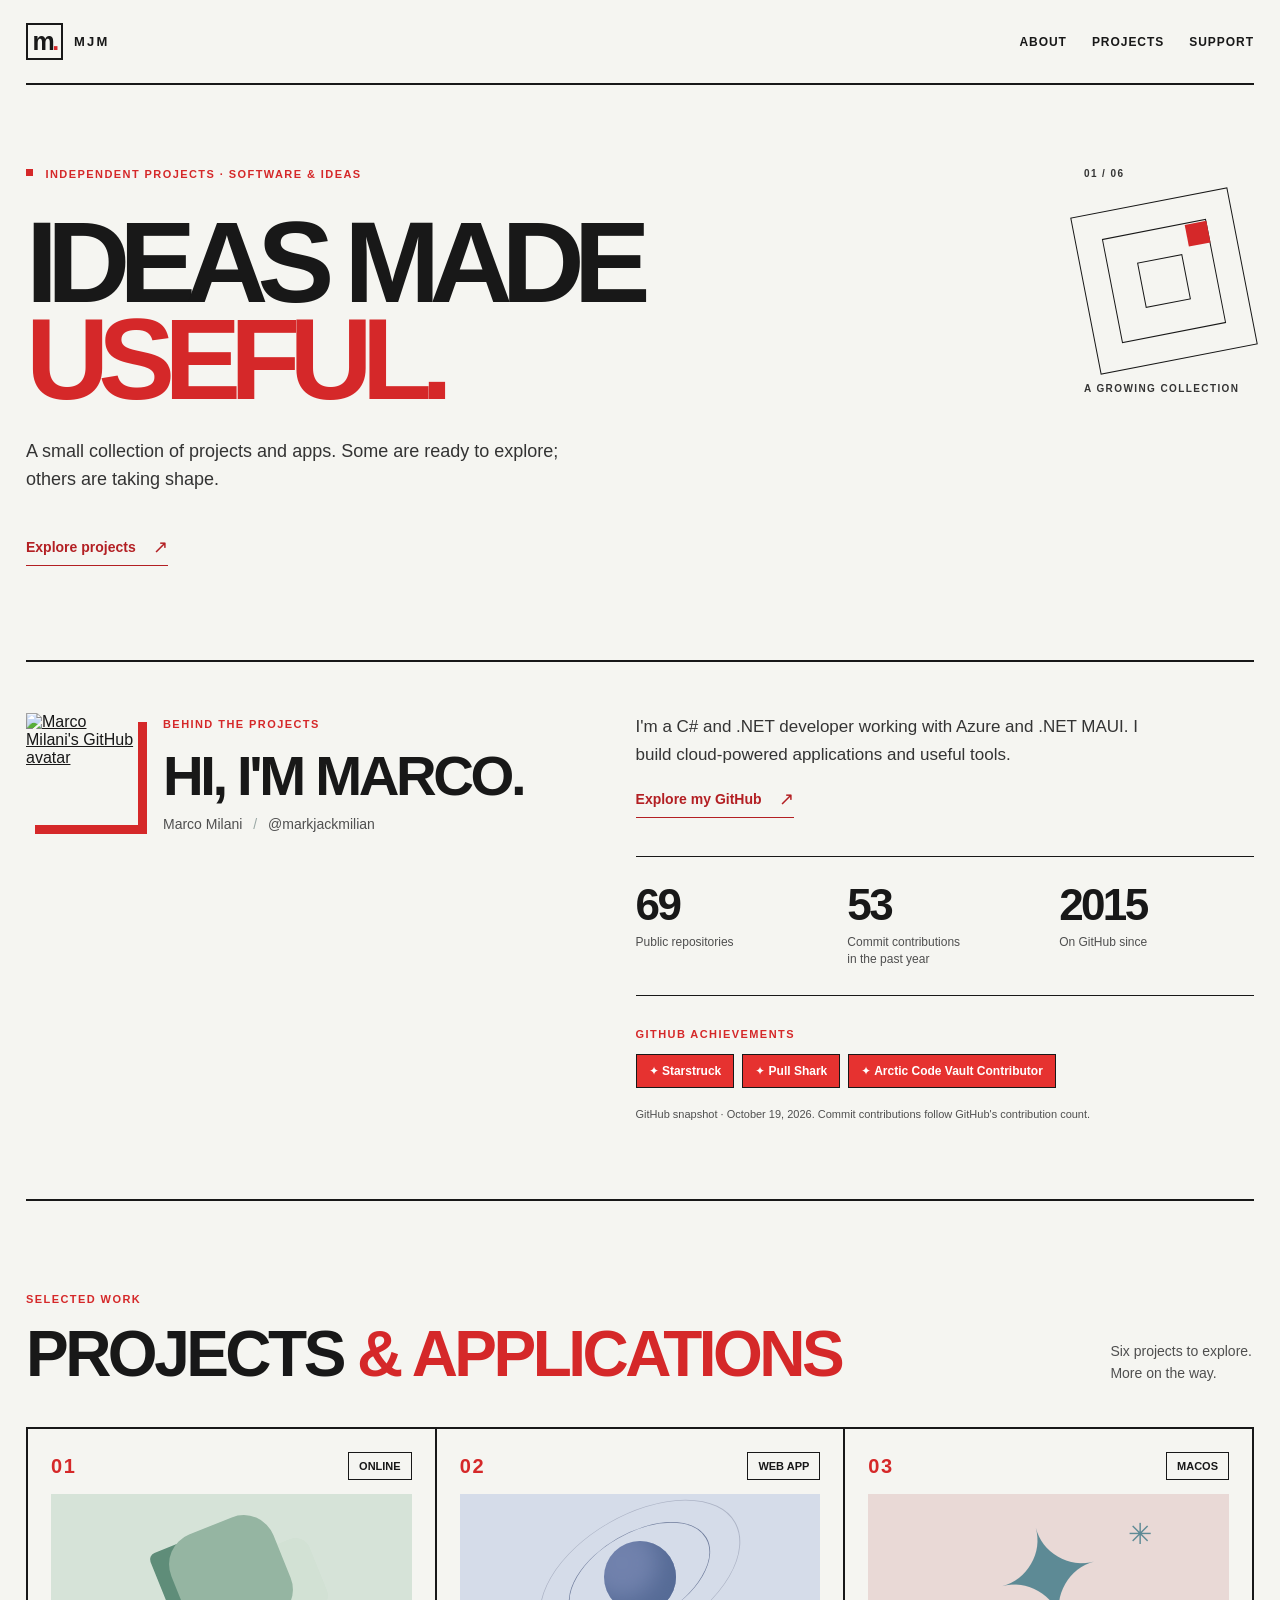
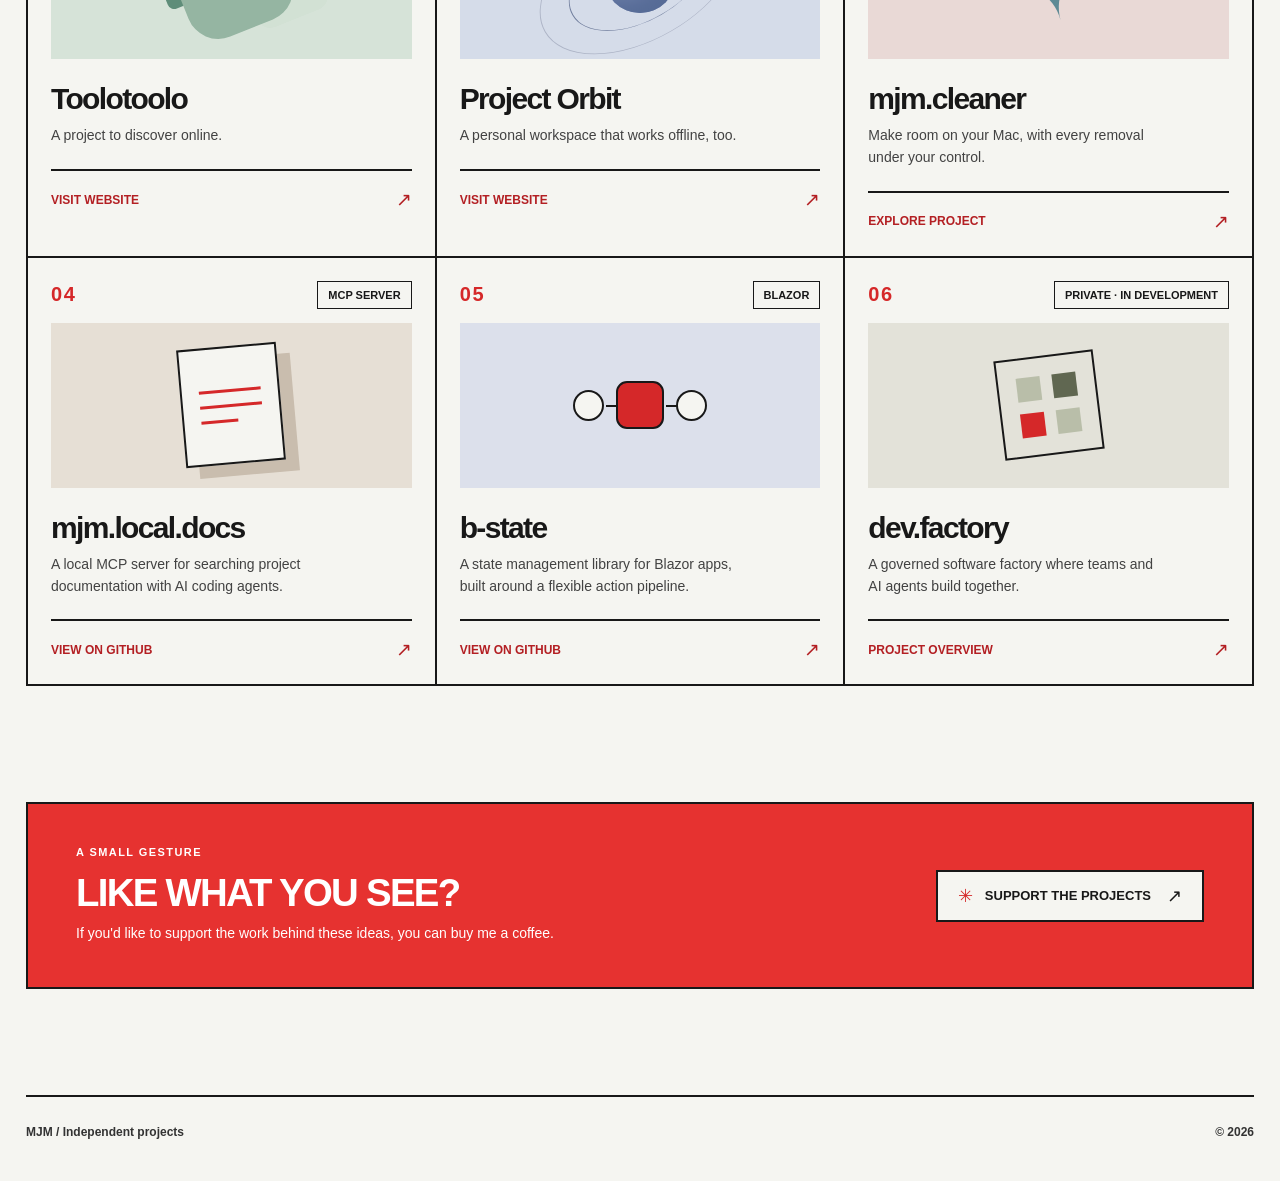
==== commit d101efc7: "feat: publish project showcase updates" ====
--- a/index.html
+++ b/index.html
@@ -4,10 +4,10 @@
     <meta charset="utf-8">
     <meta name="viewport" content="width=device-width, initial-scale=1">
     <meta name="theme-color" content="#f5f5f1">
-    <meta name="description" content="Projects and applications by Marco Milani: Toolotoolo, Project Orbit, mjm.cleaner, and more ideas on the way.">
+    <meta name="description" content="Projects and applications by Marco Milani: Toolotoolo, Project Orbit, mjm.cleaner, mjm.local.docs, b-state and dev.factory.">
     <title>Projects and applications — MJM</title>
-    <link rel="stylesheet" href="assets/site.css?v=2">
-    <link rel="stylesheet" href="assets/site-swiss.css?v=2">
+    <link rel="stylesheet" href="assets/site.css?v=5">
+    <link rel="stylesheet" href="assets/site-swiss.css?v=5">
   </head>
   <body>
     <div class="page-shell">
@@ -32,7 +32,7 @@
             <a class="text-link hero-link" href="#projects">Explore projects <span aria-hidden="true">↗</span></a>
           </div>
           <div class="hero-aside" aria-hidden="true">
-            <span>01 / 05</span>
+            <span>01 / 06</span>
             <span class="hero-orbit"><span></span></span>
             <span>A GROWING COLLECTION</span>
           </div>
@@ -75,7 +75,7 @@
               <p class="eyebrow">Selected work</p>
               <h2 id="projects-title">Projects <span>&amp; applications</span></h2>
             </div>
-            <p>Three projects to explore.<br>More on the way.</p>
+            <p>Six projects to explore.<br>More on the way.</p>
           </div>
 
           <div class="project-grid">
@@ -109,16 +109,34 @@
               </div>
             </article>
 
-            <article class="project-card project-card--soon" aria-label="New project coming soon">
-              <div class="card-top"><span class="card-index">04</span><span class="card-category">Coming soon</span></div>
-              <div class="soon-mark" aria-hidden="true">+</div>
-              <div class="card-content"><h3>Coming soon</h3><p>A new idea is taking shape.</p><span class="soon-label">Stay tuned</span></div>
+            <article class="project-card project-card--localdocs">
+              <div class="card-top"><span class="card-index">04</span><span class="card-category">MCP server</span></div>
+              <div class="card-art card-art--localdocs" aria-hidden="true"><span class="localdocs-sheet"><span></span><span></span><span></span></span></div>
+              <div class="card-content">
+                <h3>mjm.local.docs</h3>
+                <p>A local MCP server for searching project documentation with AI coding agents.</p>
+                <a class="card-link" href="https://github.com/markjackmilian/mjm.local.docs" target="_blank" rel="noopener noreferrer" aria-label="View mjm.local.docs on GitHub, opens in a new tab">View on GitHub <span aria-hidden="true">↗</span></a>
+              </div>
             </article>
 
-            <article class="project-card project-card--soon" aria-label="Another project coming soon">
-              <div class="card-top"><span class="card-index">05</span><span class="card-category">Coming soon</span></div>
-              <div class="soon-mark" aria-hidden="true">+</div>
-              <div class="card-content"><h3>Coming soon</h3><p>This space is ready for what's next.</p><span class="soon-label">Stay tuned</span></div>
+            <article class="project-card project-card--bstate">
+              <div class="card-top"><span class="card-index">05</span><span class="card-category">Blazor</span></div>
+              <div class="card-art card-art--bstate" aria-hidden="true"><span class="bstate-flow"><span></span><span></span><span></span></span></div>
+              <div class="card-content">
+                <h3>b-state</h3>
+                <p>A state management library for Blazor apps, built around a flexible action pipeline.</p>
+                <a class="card-link" href="https://github.com/markjackmilian/b-state" target="_blank" rel="noopener noreferrer" aria-label="View b-state on GitHub, opens in a new tab">View on GitHub <span aria-hidden="true">↗</span></a>
+              </div>
+            </article>
+
+            <article class="project-card project-card--devfactory">
+              <div class="card-top"><span class="card-index">06</span><span class="card-category">Private · In development</span></div>
+              <div class="card-art card-art--devfactory" aria-hidden="true"><span class="devfactory-card-mark"><i></i><i></i><i></i><i></i></span></div>
+              <div class="card-content">
+                <h3>dev.factory</h3>
+                <p>A governed software factory where teams and AI agents build together.</p>
+                <a class="card-link" href="projects/dev-factory.html">Project overview <span aria-hidden="true">↗</span></a>
+              </div>
             </article>
           </div>
         </section>
--- a/assets/site.css
+++ b/assets/site.css
@@ -89,6 +89,20 @@
 .cleaner-spark { position: absolute; color: #5d8a95; line-height: 1; }
 .cleaner-spark--one { font-size: 126px; transform: rotate(-15deg); }
 .cleaner-spark--two { top: 26px; right: 77px; font-size: 29px; }
+.card-art--localdocs { background: #eee8e3; }
+.localdocs-sheet { display: flex; flex-direction: column; justify-content: center; gap: 12px; width: 100px; height: 118px; padding: 20px 17px; border: 2px solid #917f70; background: #f7f4f0; box-shadow: 13px 12px 0 #d5c6b8; transform: rotate(-5deg); }
+.localdocs-sheet span { height: 3px; background: #b6a292; }
+.localdocs-sheet span:last-child { width: 60%; }
+.card-art--bstate { background: #e8e9ef; }
+.bstate-flow { display: flex; align-items: center; gap: 12px; }
+.bstate-flow span { position: relative; width: 31px; height: 31px; border: 2px solid #7783a6; border-radius: 50%; background: #f4f4f7; }
+.bstate-flow span:nth-child(2) { width: 48px; height: 48px; border-radius: 11px; background: #aeb8d1; }
+.bstate-flow span + span::before { position: absolute; top: 50%; right: 100%; width: 12px; height: 2px; background: #7783a6; content: ""; }
+.card-art--devfactory { background: #e8e8e2; }
+.devfactory-card-mark { position: relative; display: grid; grid-template-columns: repeat(2, 24px); gap: 12px; padding: 18px; border: 2px solid #555d50; transform: rotate(-7deg); }
+.devfactory-card-mark i { width: 24px; height: 24px; background: #a5ad95; }
+.devfactory-card-mark i:nth-child(2) { background: #56604f; }
+.devfactory-card-mark i:nth-child(3) { background: #d52829; }
 .card-content { display: flex; flex: 1; flex-direction: column; padding: 25px; }
 .card-content h3 { margin: 0 0 10px; font-size: 27px; line-height: 1.1; font-weight: 680; letter-spacing: -.045em; }
 .card-content p { margin: 0; max-width: 290px; color: var(--muted); font-size: 14px; line-height: 1.55; }
@@ -126,6 +140,31 @@
 .step h3 { margin-bottom: 12px; font-size: 22px; letter-spacing: -.03em; }
 .step p { margin-bottom: 0; color: var(--muted); font-size: 14px; line-height: 1.65; }
 .detail-note { margin: 26px 0 0; color: var(--muted); font-size: 13px; line-height: 1.6; }
+.detail-section--factory { border-top: 2px solid var(--ink); }
+.factory-lead { max-width: 760px; margin: -12px 0 34px; color: var(--muted); font-size: 16px; line-height: 1.65; }
+.factory-flow { display: grid; grid-template-columns: repeat(5, minmax(0, 1fr)); border-top: 1px solid var(--line); border-left: 1px solid var(--line); }
+.factory-flow .step { min-height: 245px; padding: 22px; border: 0; border-right: 1px solid var(--line); border-bottom: 1px solid var(--line); border-radius: 0; background: transparent; }
+.factory-flow .step-index { margin-bottom: 30px; }
+.factory-flow .step h3 { margin-bottom: 10px; font-size: 20px; }
+.factory-flow .step p { margin: 0; color: var(--muted); font-size: 13px; line-height: 1.6; }
+.factory-feature-grid { display: grid; grid-template-columns: repeat(3, minmax(0, 1fr)); border-top: 1px solid var(--line); border-left: 1px solid var(--line); }
+.factory-feature { min-height: 190px; padding: 26px; border-right: 1px solid var(--line); border-bottom: 1px solid var(--line); }
+.factory-feature .eyebrow { margin-bottom: 28px; }
+.factory-feature h3 { margin: 0 0 10px; font-size: 21px; }
+.factory-feature p { margin: 0; color: var(--muted); font-size: 14px; line-height: 1.65; }
+.factory-status { display: flex; align-items: center; gap: 16px; margin-top: 28px; padding: 22px 24px; border: 1px solid var(--line); background: var(--soft); }
+.factory-status .status-dot { flex: 0 0 auto; }
+.factory-status p { margin: 0; font-size: 14px; line-height: 1.6; }
+.factory-art { position: relative; background: #e8e8e2; }
+.factory-graphic { position: relative; display: grid; place-items: center; width: 260px; height: 260px; border: 1px solid #7d8376; transform: rotate(-9deg); }
+.factory-graphic::before, .factory-graphic::after { position: absolute; inset: 23px; border: 1px solid #a0a594; content: ""; }
+.factory-graphic::after { inset: 50px; border-color: #c1c4b9; }
+.factory-core { z-index: 1; display: grid; place-items: center; width: 92px; height: 92px; background: var(--accent); color: #fff; font-size: 24px; font-weight: 900; letter-spacing: -.08em; transform: rotate(9deg); }
+.factory-node { position: absolute; z-index: 2; padding: 7px 9px; border: 1px solid var(--ink); background: var(--canvas); color: var(--ink); font-size: 9px; font-weight: 800; letter-spacing: .08em; }
+.factory-node--repo { top: 13px; left: 24px; }
+.factory-node--flow { top: 25px; right: 12px; }
+.factory-node--agent { right: 12px; bottom: 27px; }
+.factory-node--review { bottom: 13px; left: 26px; }
 
 @media (max-width: 970px) {
   .hero { grid-template-columns: minmax(0, 1fr) 170px; gap: 30px; }
@@ -135,6 +174,8 @@
   .detail-hero { grid-template-columns: minmax(0, 1fr) 250px; gap: 28px; }
   .detail-art { height: 250px; }
   .steps-grid { grid-template-columns: repeat(2, minmax(0, 1fr)); }
+  .factory-flow { grid-template-columns: repeat(3, minmax(0, 1fr)); }
+  .factory-feature-grid { grid-template-columns: repeat(2, minmax(0, 1fr)); }
 }
 
 @media (max-width: 640px) {
@@ -170,6 +211,8 @@
   .detail-art { height: 245px; margin-top: 42px; }
   .detail-section { padding: 60px 0 72px; }
   .steps-grid { grid-template-columns: 1fr; }
+  .factory-flow, .factory-feature-grid { grid-template-columns: 1fr; }
+  .factory-flow .step { min-height: 0; }
   .step-index { margin-bottom: 30px; }
 }
 
--- a/assets/site-swiss.css
+++ b/assets/site-swiss.css
@@ -42,6 +42,18 @@
 .card-art--toolotoolo { background: #d6e3d8; }
 .card-art--orbit { background: #d5dce9; }
 .card-art--cleaner { background: #e9d9d6; }
+.card-art--localdocs { background: #e6dfd5; }
+.localdocs-sheet { border-color: #181818; background: #f5f5f1; box-shadow: 13px 12px 0 #c9bdae; }
+.localdocs-sheet span { background: #d52829; }
+.card-art--bstate { background: #dce0eb; }
+.bstate-flow span { border-color: #181818; background: #f5f5f1; }
+.bstate-flow span:nth-child(2) { background: #d52829; }
+.bstate-flow span + span::before { background: #181818; }
+.card-art--devfactory { background: #e3e2d9; }
+.devfactory-card-mark { border-color: #181818; }
+.devfactory-card-mark i { background: #b9bea9; }
+.devfactory-card-mark i:nth-child(2) { background: #606751; }
+.devfactory-card-mark i:nth-child(3) { background: #d52829; }
 .card-content { padding: 23px; }
 .card-content h3 { font-size: 30px; font-weight: 900; letter-spacing: -.055em; }
 .card-content p { color: #424242; }
@@ -60,6 +72,14 @@
 .detail-art, .step { border-radius: 0; }
 .detail-art { background: #e9d9d6; }
 .detail-art .cleaner-spark { color: #bb4540; }
+.detail-section--factory { border-color: #181818; }
+.factory-art { background: #e3e2d9; }
+.factory-graphic { border-color: #181818; }
+.factory-graphic::before, .factory-graphic::after { border-color: #85877e; }
+.factory-core { background: #d52829; }
+.factory-node { border-color: #181818; background: #f5f5f1; }
+.factory-flow .step, .factory-feature { border-color: #181818; border-radius: 0; }
+.factory-status { border-color: #181818; background: #e3e2d9; }
 @media (max-width: 970px) { .about-section { grid-template-columns: 1fr; } }
 @media (max-width: 640px) {
   .page-shell { width: min(100% - 32px, 500px); }
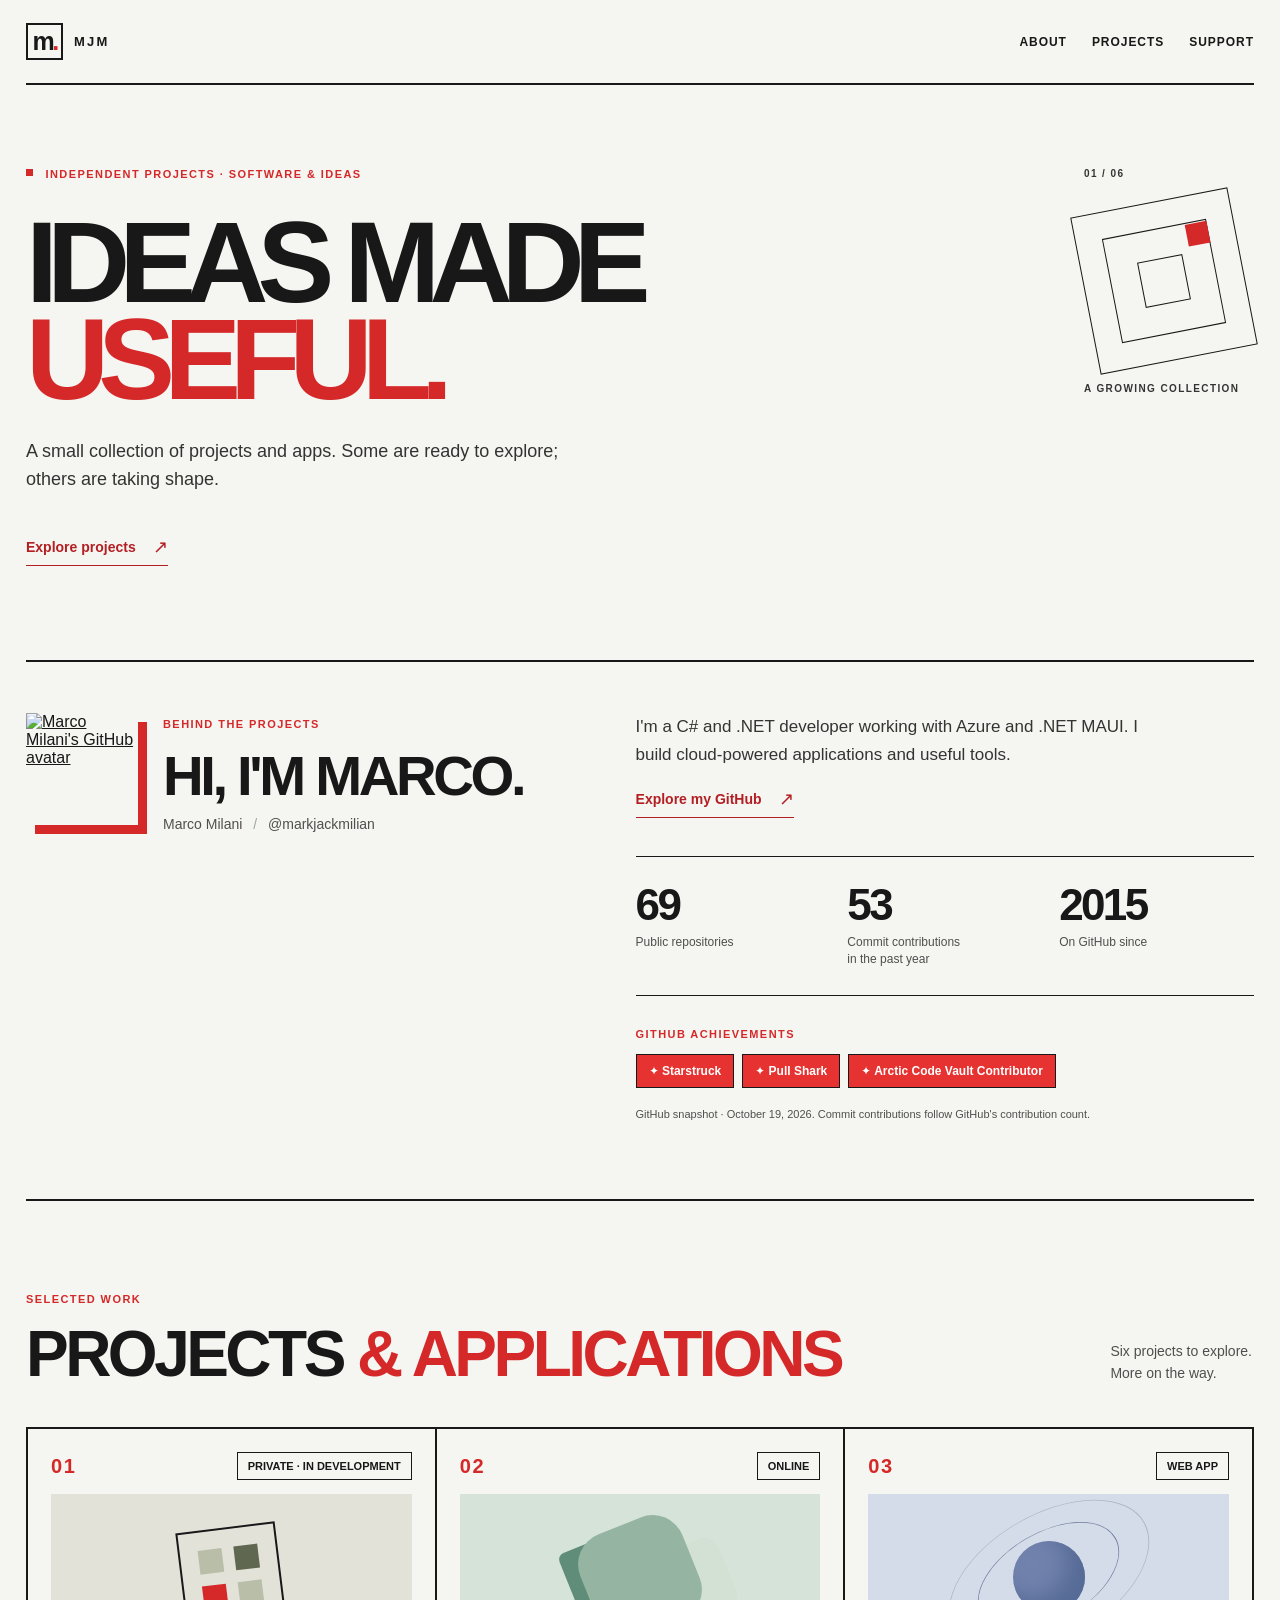
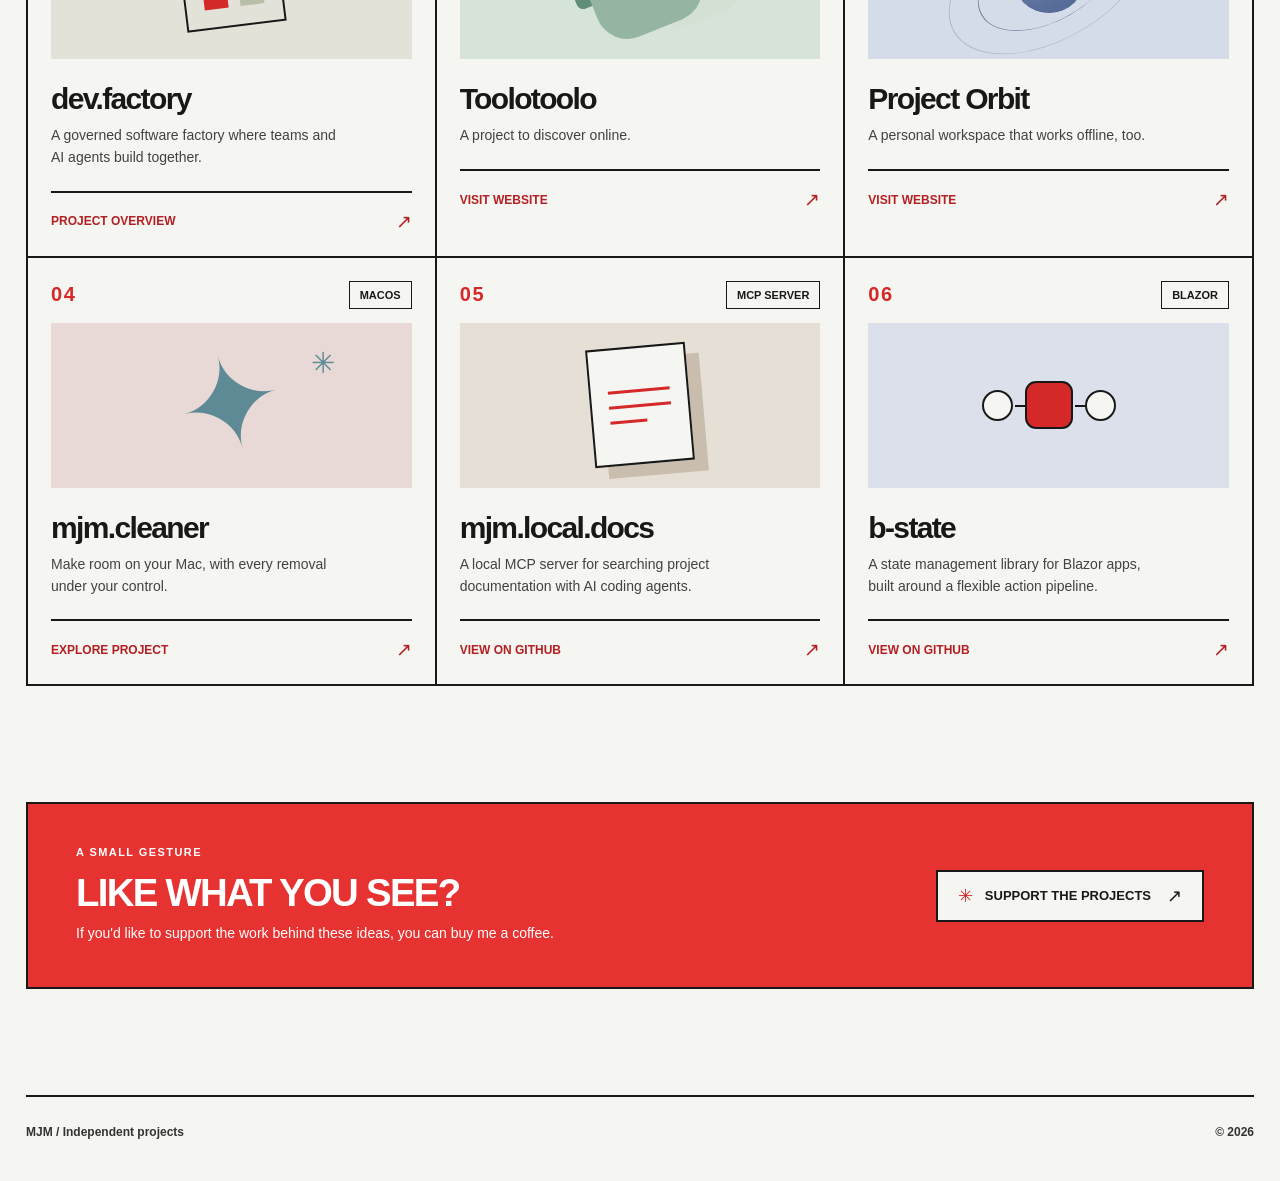
==== commit b1707f2a: "feat: feature dev.factory first in showcase" ====
--- a/index.html
+++ b/index.html
@@ -79,8 +79,18 @@
           </div>
 
           <div class="project-grid">
+            <article class="project-card project-card--devfactory">
+              <div class="card-top"><span class="card-index">01</span><span class="card-category">Private · In development</span></div>
+              <div class="card-art card-art--devfactory" aria-hidden="true"><span class="devfactory-card-mark"><i></i><i></i><i></i><i></i></span></div>
+              <div class="card-content">
+                <h3>dev.factory</h3>
+                <p>A governed software factory where teams and AI agents build together.</p>
+                <a class="card-link" href="projects/dev-factory.html">Project overview <span aria-hidden="true">↗</span></a>
+              </div>
+            </article>
+
             <article class="project-card project-card--toolotoolo">
-              <div class="card-top"><span class="card-index">01</span><span class="card-category">Online</span></div>
+              <div class="card-top"><span class="card-index">02</span><span class="card-category">Online</span></div>
               <div class="card-art card-art--toolotoolo" aria-hidden="true"><span class="toolotoolo-shape"></span></div>
               <div class="card-content">
                 <h3>Toolotoolo</h3>
@@ -90,7 +100,7 @@
             </article>
 
             <article class="project-card project-card--orbit">
-              <div class="card-top"><span class="card-index">02</span><span class="card-category">Web app</span></div>
+              <div class="card-top"><span class="card-index">03</span><span class="card-category">Web app</span></div>
               <div class="card-art card-art--orbit" aria-hidden="true"><span class="orbit-ring orbit-ring--outer"></span><span class="orbit-ring orbit-ring--inner"></span><span class="orbit-core"></span></div>
               <div class="card-content">
                 <h3>Project Orbit</h3>
@@ -100,7 +110,7 @@
             </article>
 
             <article class="project-card project-card--cleaner">
-              <div class="card-top"><span class="card-index">03</span><span class="card-category">macOS</span></div>
+              <div class="card-top"><span class="card-index">04</span><span class="card-category">macOS</span></div>
               <div class="card-art card-art--cleaner" aria-hidden="true"><span class="cleaner-spark cleaner-spark--one">✦</span><span class="cleaner-spark cleaner-spark--two">✳</span></div>
               <div class="card-content">
                 <h3>mjm.cleaner</h3>
@@ -110,7 +120,7 @@
             </article>
 
             <article class="project-card project-card--localdocs">
-              <div class="card-top"><span class="card-index">04</span><span class="card-category">MCP server</span></div>
+              <div class="card-top"><span class="card-index">05</span><span class="card-category">MCP server</span></div>
               <div class="card-art card-art--localdocs" aria-hidden="true"><span class="localdocs-sheet"><span></span><span></span><span></span></span></div>
               <div class="card-content">
                 <h3>mjm.local.docs</h3>
@@ -120,22 +130,12 @@
             </article>
 
             <article class="project-card project-card--bstate">
-              <div class="card-top"><span class="card-index">05</span><span class="card-category">Blazor</span></div>
+              <div class="card-top"><span class="card-index">06</span><span class="card-category">Blazor</span></div>
               <div class="card-art card-art--bstate" aria-hidden="true"><span class="bstate-flow"><span></span><span></span><span></span></span></div>
               <div class="card-content">
                 <h3>b-state</h3>
                 <p>A state management library for Blazor apps, built around a flexible action pipeline.</p>
                 <a class="card-link" href="https://github.com/markjackmilian/b-state" target="_blank" rel="noopener noreferrer" aria-label="View b-state on GitHub, opens in a new tab">View on GitHub <span aria-hidden="true">↗</span></a>
-              </div>
-            </article>
-
-            <article class="project-card project-card--devfactory">
-              <div class="card-top"><span class="card-index">06</span><span class="card-category">Private · In development</span></div>
-              <div class="card-art card-art--devfactory" aria-hidden="true"><span class="devfactory-card-mark"><i></i><i></i><i></i><i></i></span></div>
-              <div class="card-content">
-                <h3>dev.factory</h3>
-                <p>A governed software factory where teams and AI agents build together.</p>
-                <a class="card-link" href="projects/dev-factory.html">Project overview <span aria-hidden="true">↗</span></a>
               </div>
             </article>
           </div>
